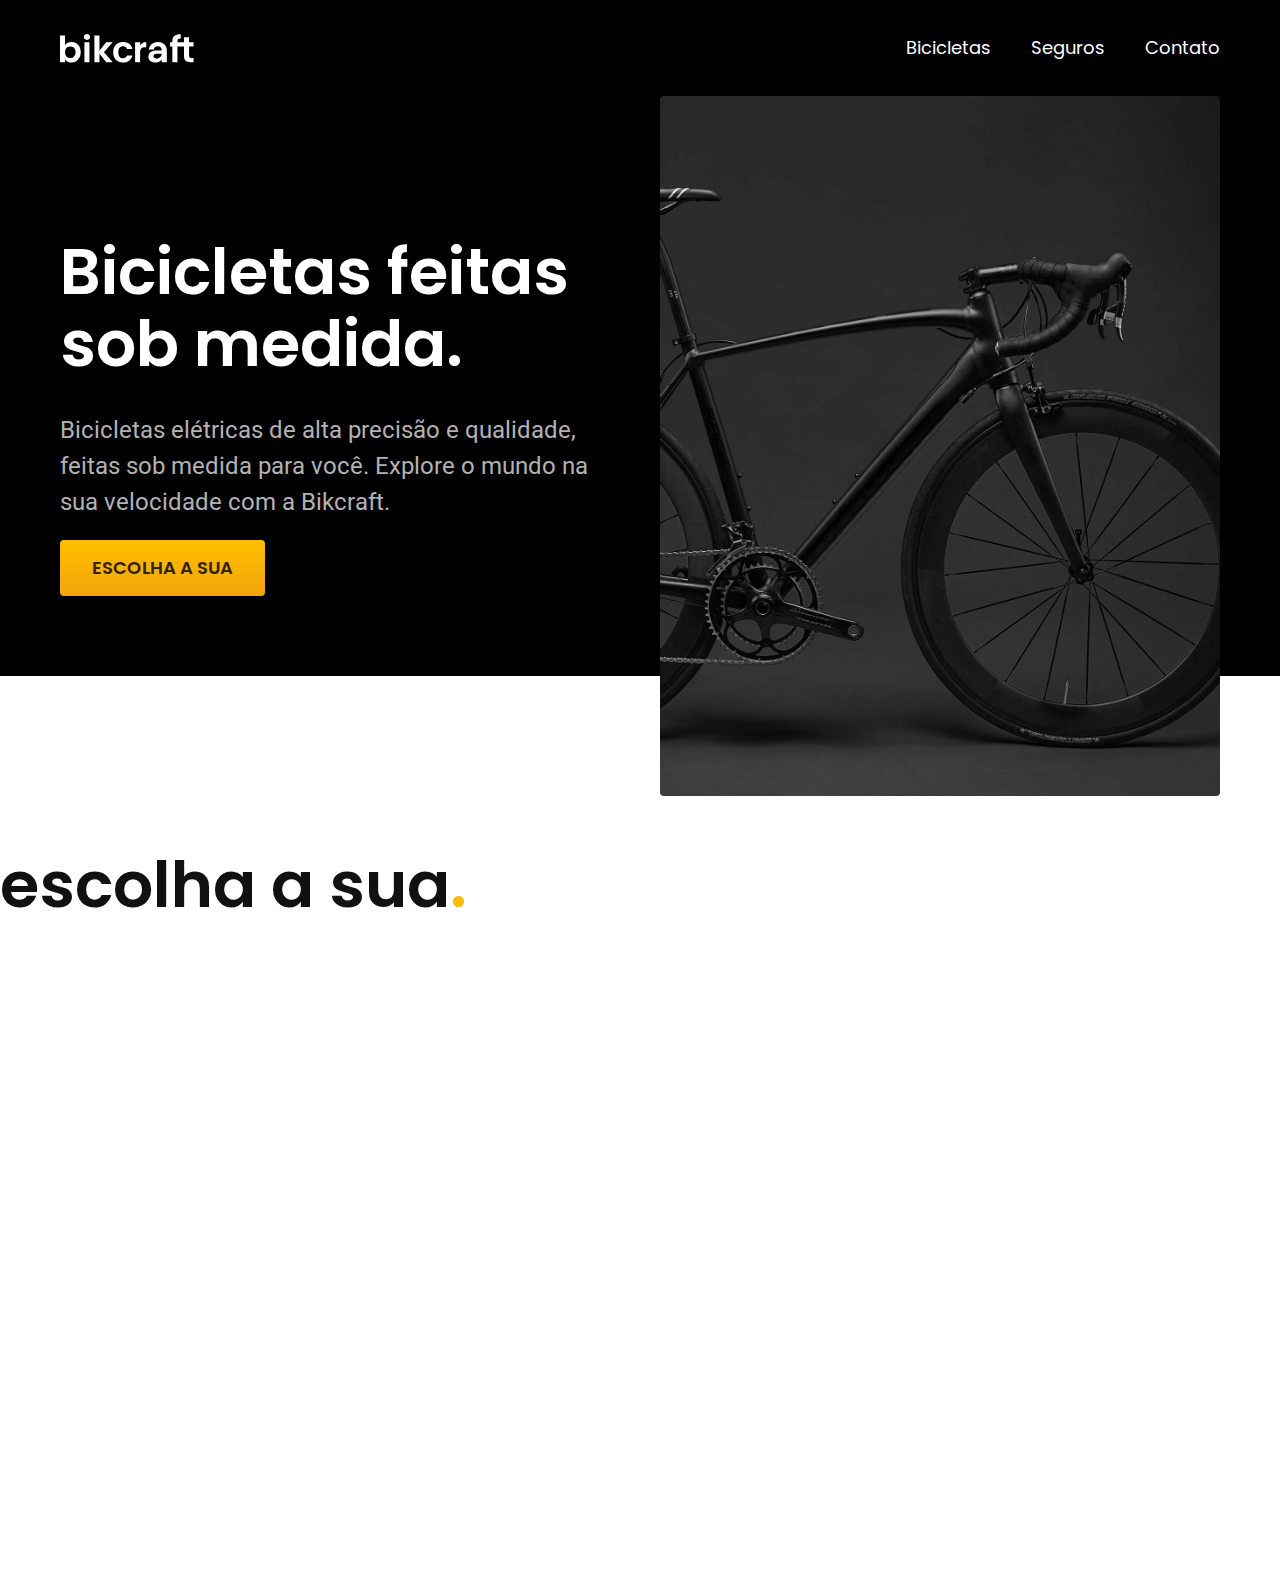
==== index.html @ 46d52556 "refactor: add variables for tipography" ====
<!DOCTYPE html>

<html lang="pt-br">
  <head>
    <meta charset="UTF-8">
    <meta name="viewport" content="width=device-width, initial-scale=1.0">

    <title>Bikcraft - Bicicletas Elétricas</title>
    <meta name="description" content="Bicicletas elétricas de alta precisão e qualidade,
    feitas sob medida para o cliente. Explore o mundo na sua velocidade com a Bikcraft.">

    <link rel="stylesheet" href="./css/styles.css">

    <link rel="preconnect" href="https://fonts.googleapis.com">
    <link rel="preconnect" href="https://fonts.gstatic.com" crossorigin>
    <link href="https://fonts.googleapis.com/css2?family=Poppins:wght@400;600&family=Roboto:wght@400;500&display=swap" rel="stylesheet">

  </head>
  <body>
      <header class="header-bg">
        <div class="header">
          <a href="./">
            <img src="./img/bikcraft.svg" alt="bikcraft">
          </a>
          <nav aria-label="primaria">
            <ul class="header-menu font-1-m color-0">
              <li><a href="./bicicletas.html">Bicicletas</a></li>
              <li><a href="./seguros.html">Seguros</a></li>
              <li><a href="./contato.html">Contato</a></li>
            </ul>
          </nav>
        </div>
      </header>

      <main class="introducao-bg">
        <div class="introducao">
          <div class="introducao-conteudo">
            <h1 class="font-1-xxl color-0">Bicicletas feitas sob medida<span class="cor-p1">.</span></h1>
            <p class="font-2-l color-5">Bicicletas elétricas de alta precisão e qualidade, feitas sob
              medida para você. Explore o mundo na sua velocidade com a Bikcraft.
            </p>
            <a class="button" href="./bicicletas.html">Escolha a sua</a>
          </div>
          <div>
            <img src="./img/fotos/introducao.jpg" alt="Bicicleta elétrica preta">
          </div>
        </div>
      </main>

      <h2 class="font-1-xxl">escolha a sua<span class="color-p1">.</span></h2>
  </body>

</html>
---- css/styles.css ----
@import './commons/components.css';
@import './commons/tipography.css';
@import './commons/colors.css';

@import './global/commons.css';

@import './global/header.css';

@import './home/intro.css';
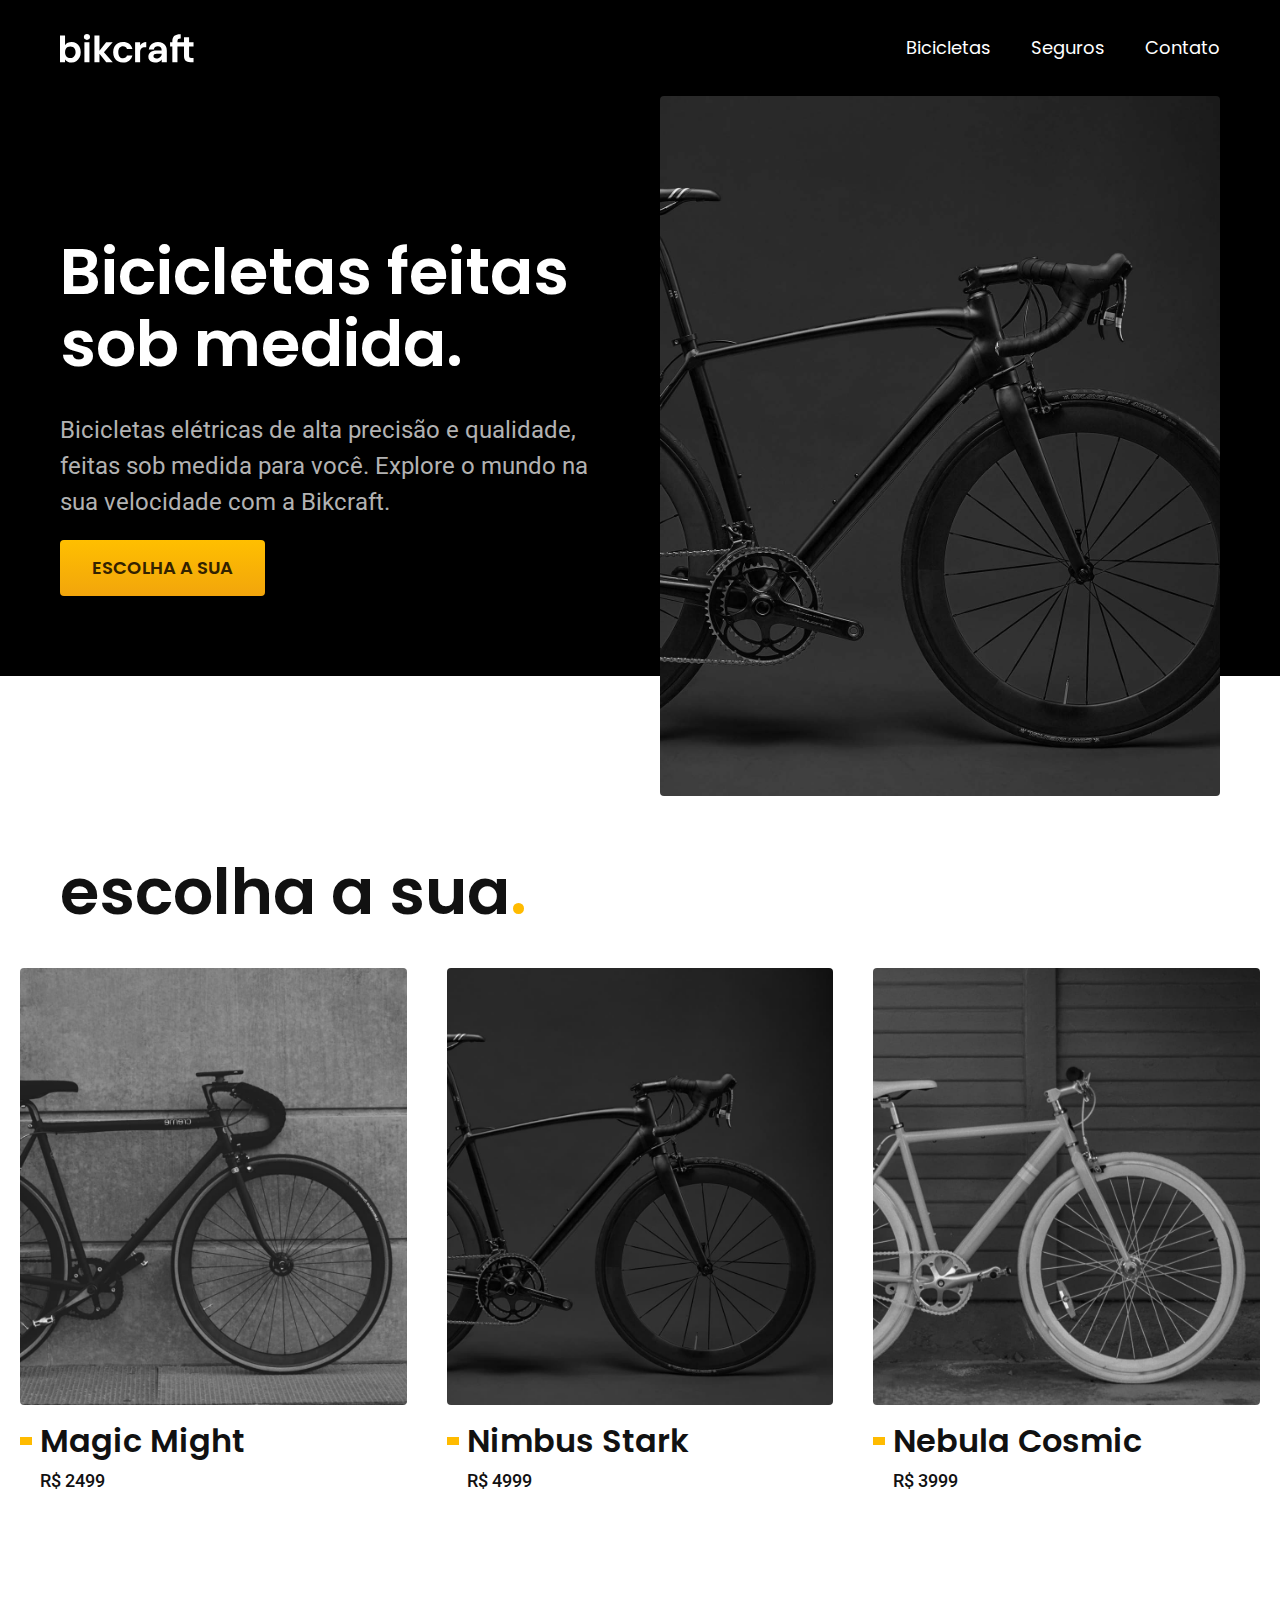
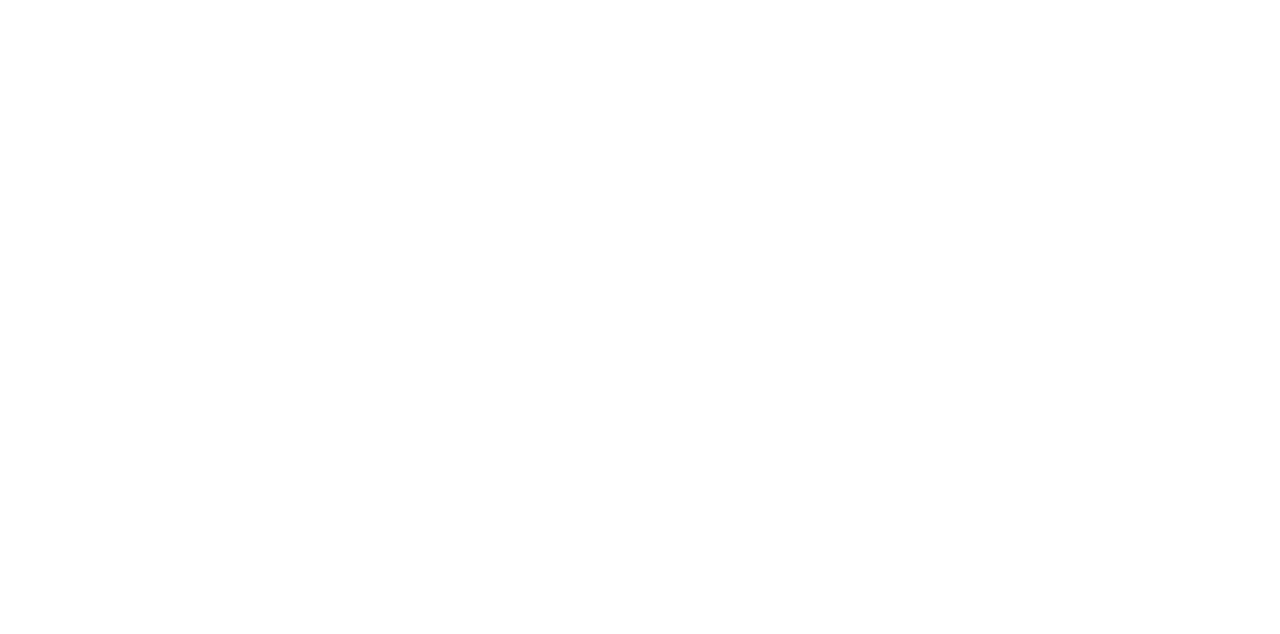
==== commit 67fd1597: "feat: add bicycle list" ====
--- a/index.html
+++ b/index.html
@@ -18,7 +18,7 @@
   </head>
   <body>
       <header class="header-bg">
-        <div class="header">
+        <div class="header container">
           <a href="./">
             <img src="./img/bikcraft.svg" alt="bikcraft">
           </a>
@@ -33,7 +33,7 @@
       </header>
 
       <main class="introducao-bg">
-        <div class="introducao">
+        <div class="introducao container">
           <div class="introducao-conteudo">
             <h1 class="font-1-xxl color-0">Bicicletas feitas sob medida<span class="cor-p1">.</span></h1>
             <p class="font-2-l color-5">Bicicletas elétricas de alta precisão e qualidade, feitas sob
@@ -47,7 +47,33 @@
         </div>
       </main>
 
-      <h2 class="font-1-xxl">escolha a sua<span class="color-p1">.</span></h2>
+      <article class="bicicletas-lista">
+        <h2 class="container font-1-xxl">escolha a sua<span class="color-p1">.</span></h2>
+
+        <ul>
+          <li>
+            <a href="./bicicletas/magic.html">
+              <img src="./img/bicicletas/magic-home.jpg" alt="Bicicleta preta">
+              <h3 class="font-1-xl">Magic Might</h3>
+              <span class="font-2-m cor-8">R$ 2499</span>
+            </a>
+          </li>
+          <li>
+            <a href="./bicicletas/nimbus.html">
+              <img src="./img/bicicletas/nimbus-home.jpg" alt="Bicicleta preta">
+              <h3 class="font-1-xl">Nimbus Stark</h3>
+              <span class="font-2-m cor-8">R$ 4999</span>
+            </a>
+          </li>
+          <li>
+            <a href="./bicicletas/nebula.html">
+              <img src="./img/bicicletas/nebula-home.jpg" alt="Bicicleta preta">
+              <h3 class="font-1-xl">Nebula Cosmic</h3>
+              <span class="font-2-m cor-8">R$ 3999</span>
+            </a>
+          </li>
+        </ul>
+      </article>
   </body>
 
 </html>--- a/css/styles.css
+++ b/css/styles.css
@@ -6,4 +6,6 @@
 
 @import './global/header.css';
 
-@import './home/intro.css';+@import './home/intro.css';
+
+@import './bicycles/bicycle-list.css';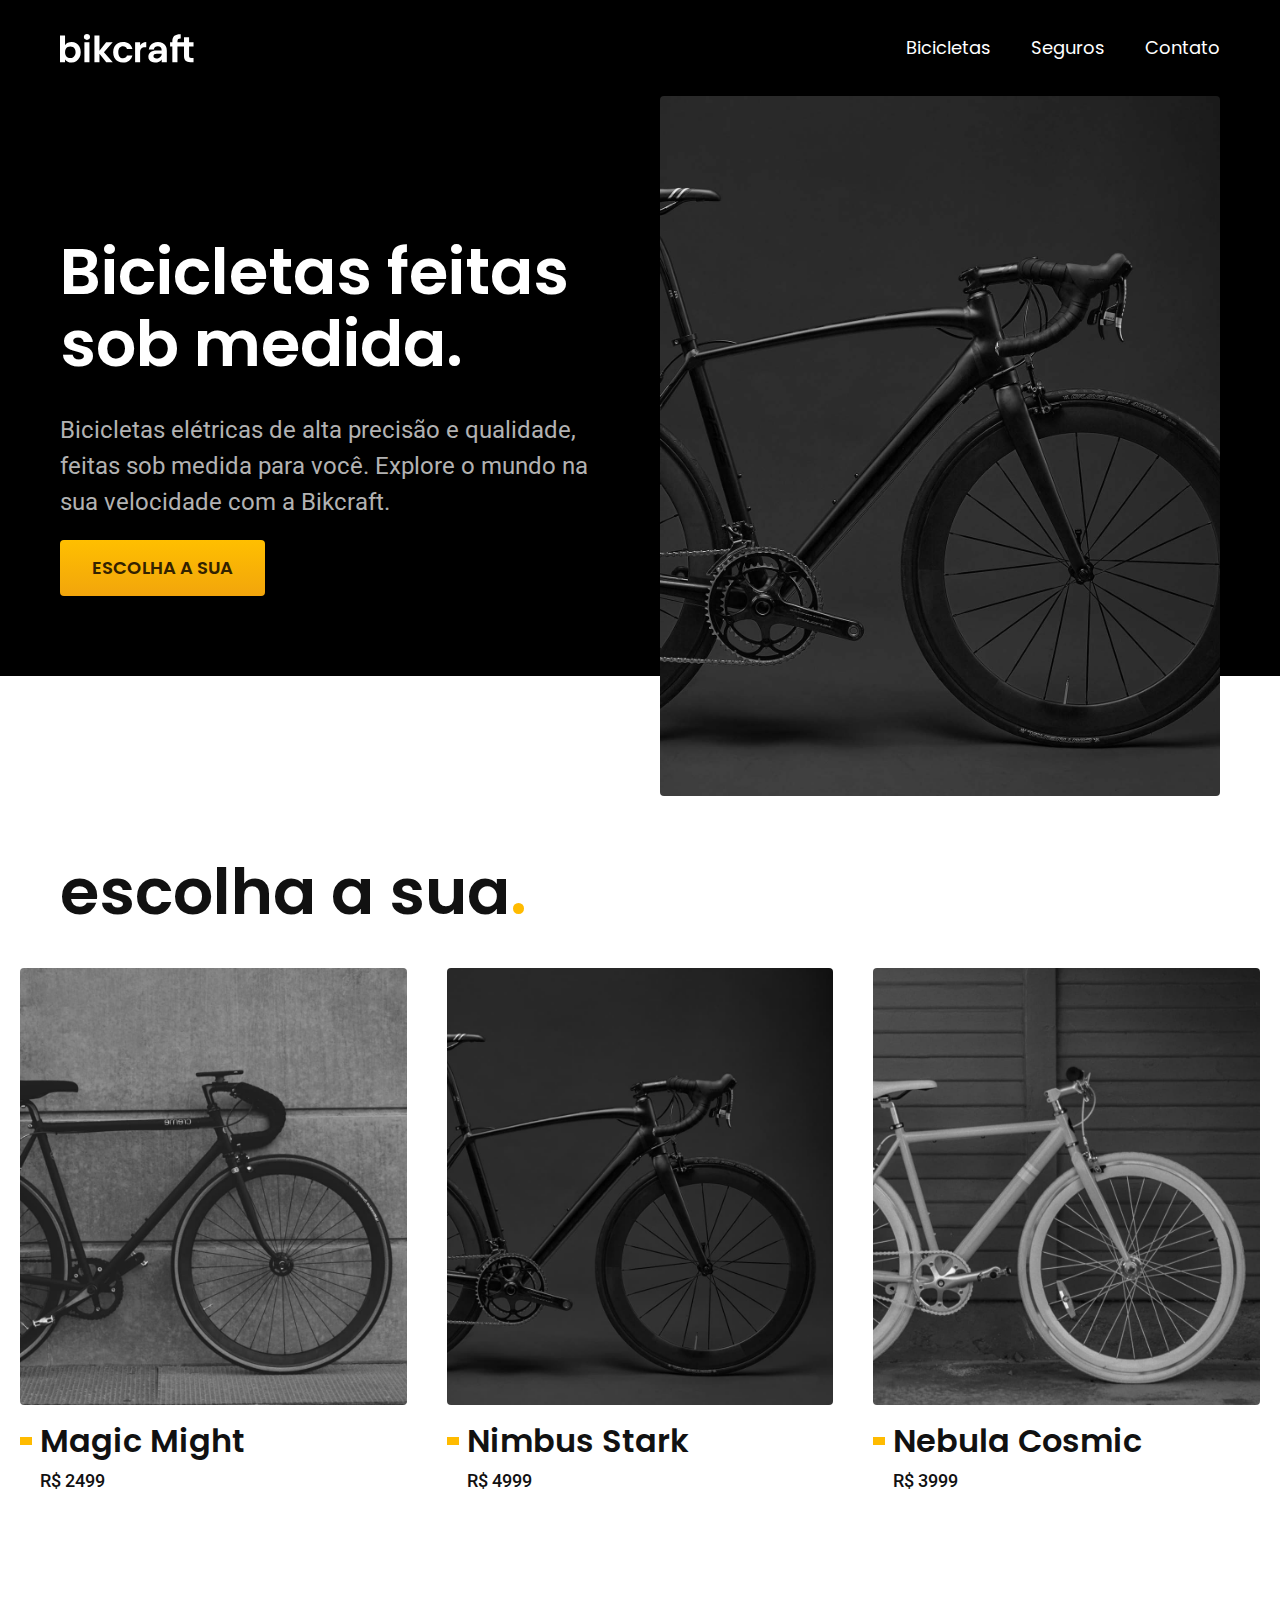
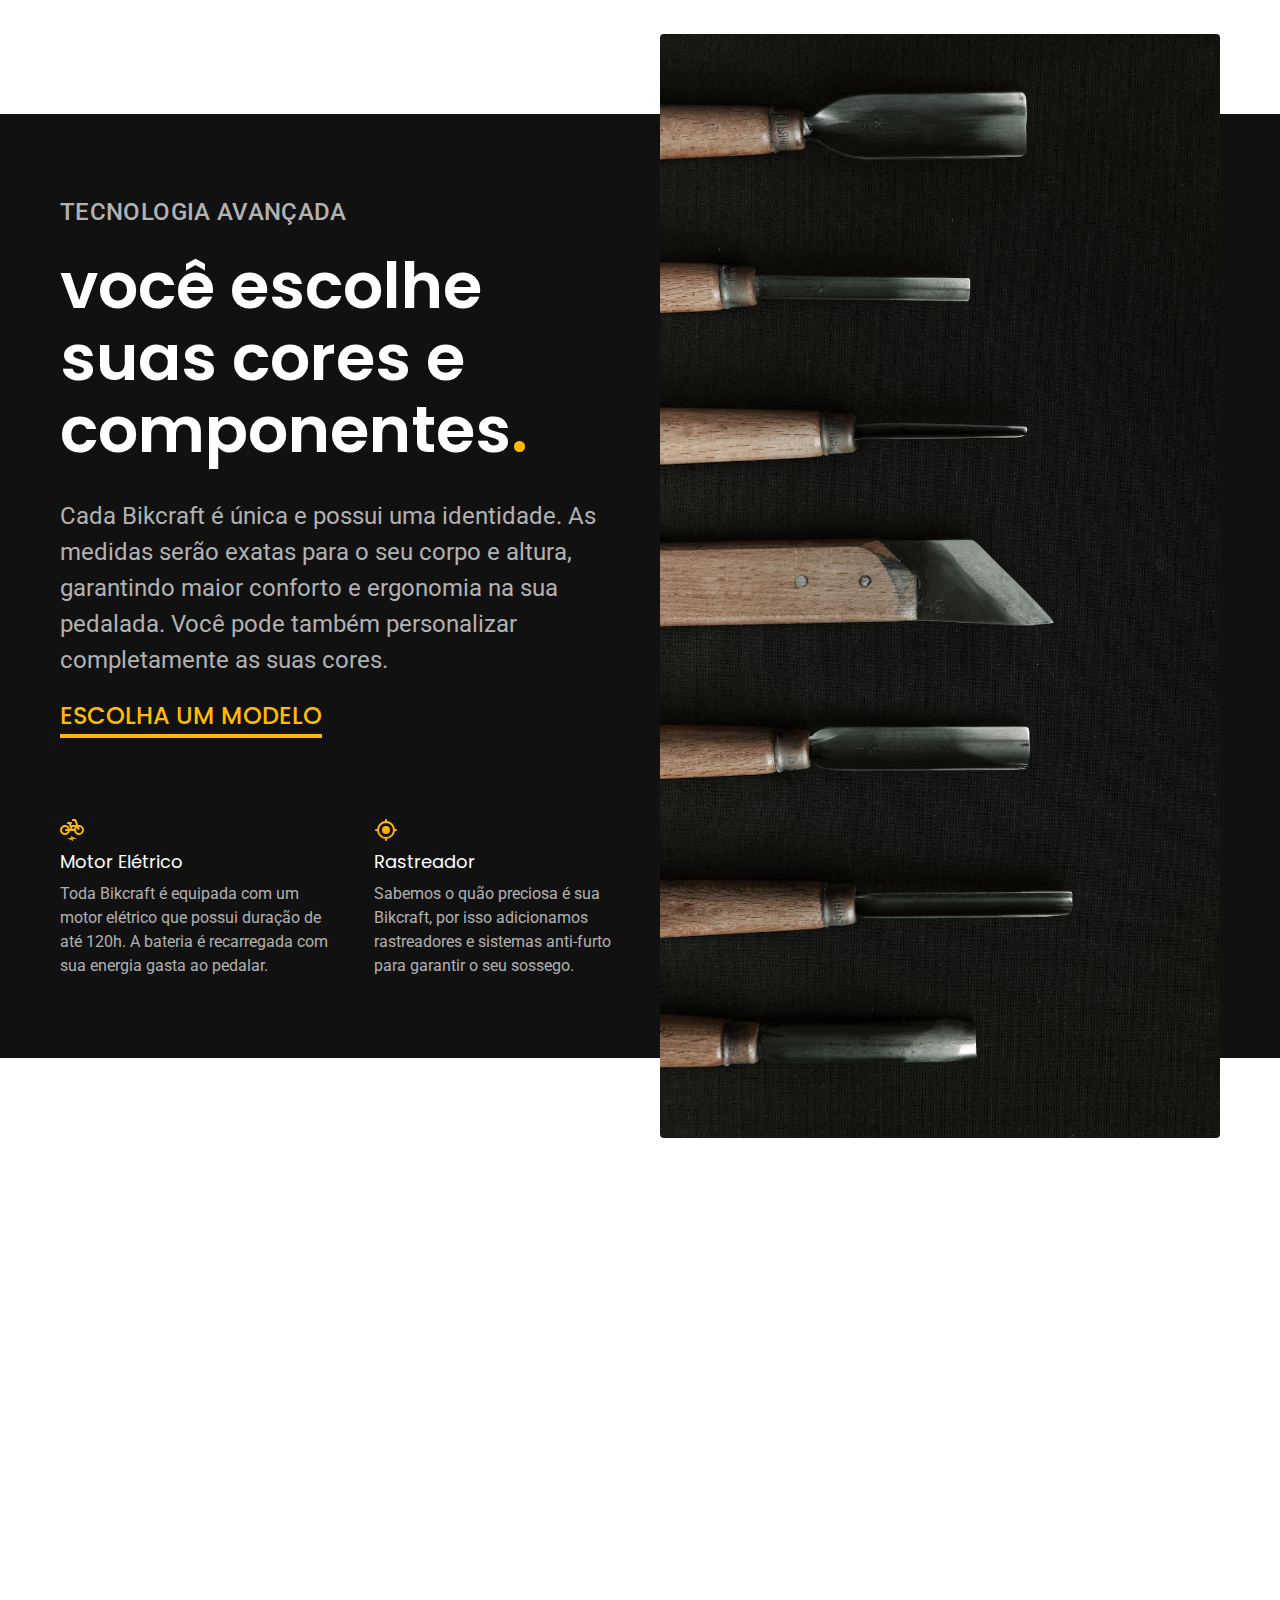
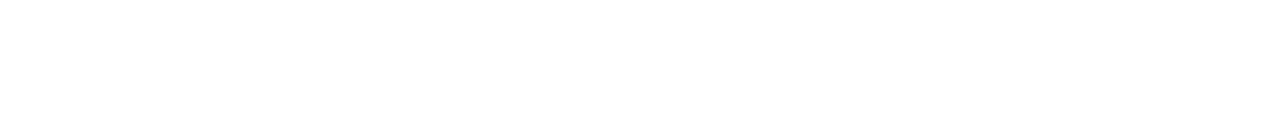
==== commit 6718c76e: "feat: add tecnology article for home" ====
--- a/index.html
+++ b/index.html
@@ -74,6 +74,40 @@
           </li>
         </ul>
       </article>
+
+      <article class="tecnologia-bg">
+        <div class="tecnologia container">
+          <div class="tecnologia-conteudo">
+            <span class="font-2-l-b color-5">Tecnologia Avançada</span>
+            <h2 class="font-1-xxl color-0">você escolhe suas cores e componentes<span class="color-p1">.</span></h2>
+            <p class="font-2-l color-5">Cada Bikcraft é única e possui uma identidade. As medidas serão exatas
+              para o seu corpo e altura, garantindo maior conforto e ergonomia na sua 
+              pedalada. Você pode também personalizar completamente as suas cores.
+            </p>
+            <a class="link" href="./bicicletas.html">Escolha um modelo</a>
+            <div class="tecnologia-vantagens">
+              <div>
+                <img src="./img/icones/eletrica.svg" alt="">
+                <h3 class="font-1-m color-0">Motor Elétrico</h3>
+                <p class="font-2-s color-5">Toda Bikcraft é equipada com um motor elétrico que possui duração de até
+                  120h. A bateria é recarregada com sua energia gasta ao pedalar.
+                </p>
+              </div>
+              <div>
+                <img src="./img/icones/rastreador.svg" alt="">
+                <h3 class="font-1-m color-0">Rastreador</h3>
+                <p class="font-2-s color-5">Sabemos o quão preciosa é sua Bikcraft, por isso adicionamos rastreadores e
+                  sistemas anti-furto para garantir o seu sossego.
+                </p>
+              </div>
+            </div>
+          </div>
+          <div class="tecnologia-imagem">
+            <img src="./img/fotos/tecnologia.jpg" alt="">
+          </div>
+        </div>
+
+      </article>
   </body>
 
 </html>--- a/css/styles.css
+++ b/css/styles.css
@@ -7,5 +7,6 @@
 @import './global/header.css';
 
 @import './home/intro.css';
+@import './home/tecnology.css';
 
 @import './bicycles/bicycle-list.css';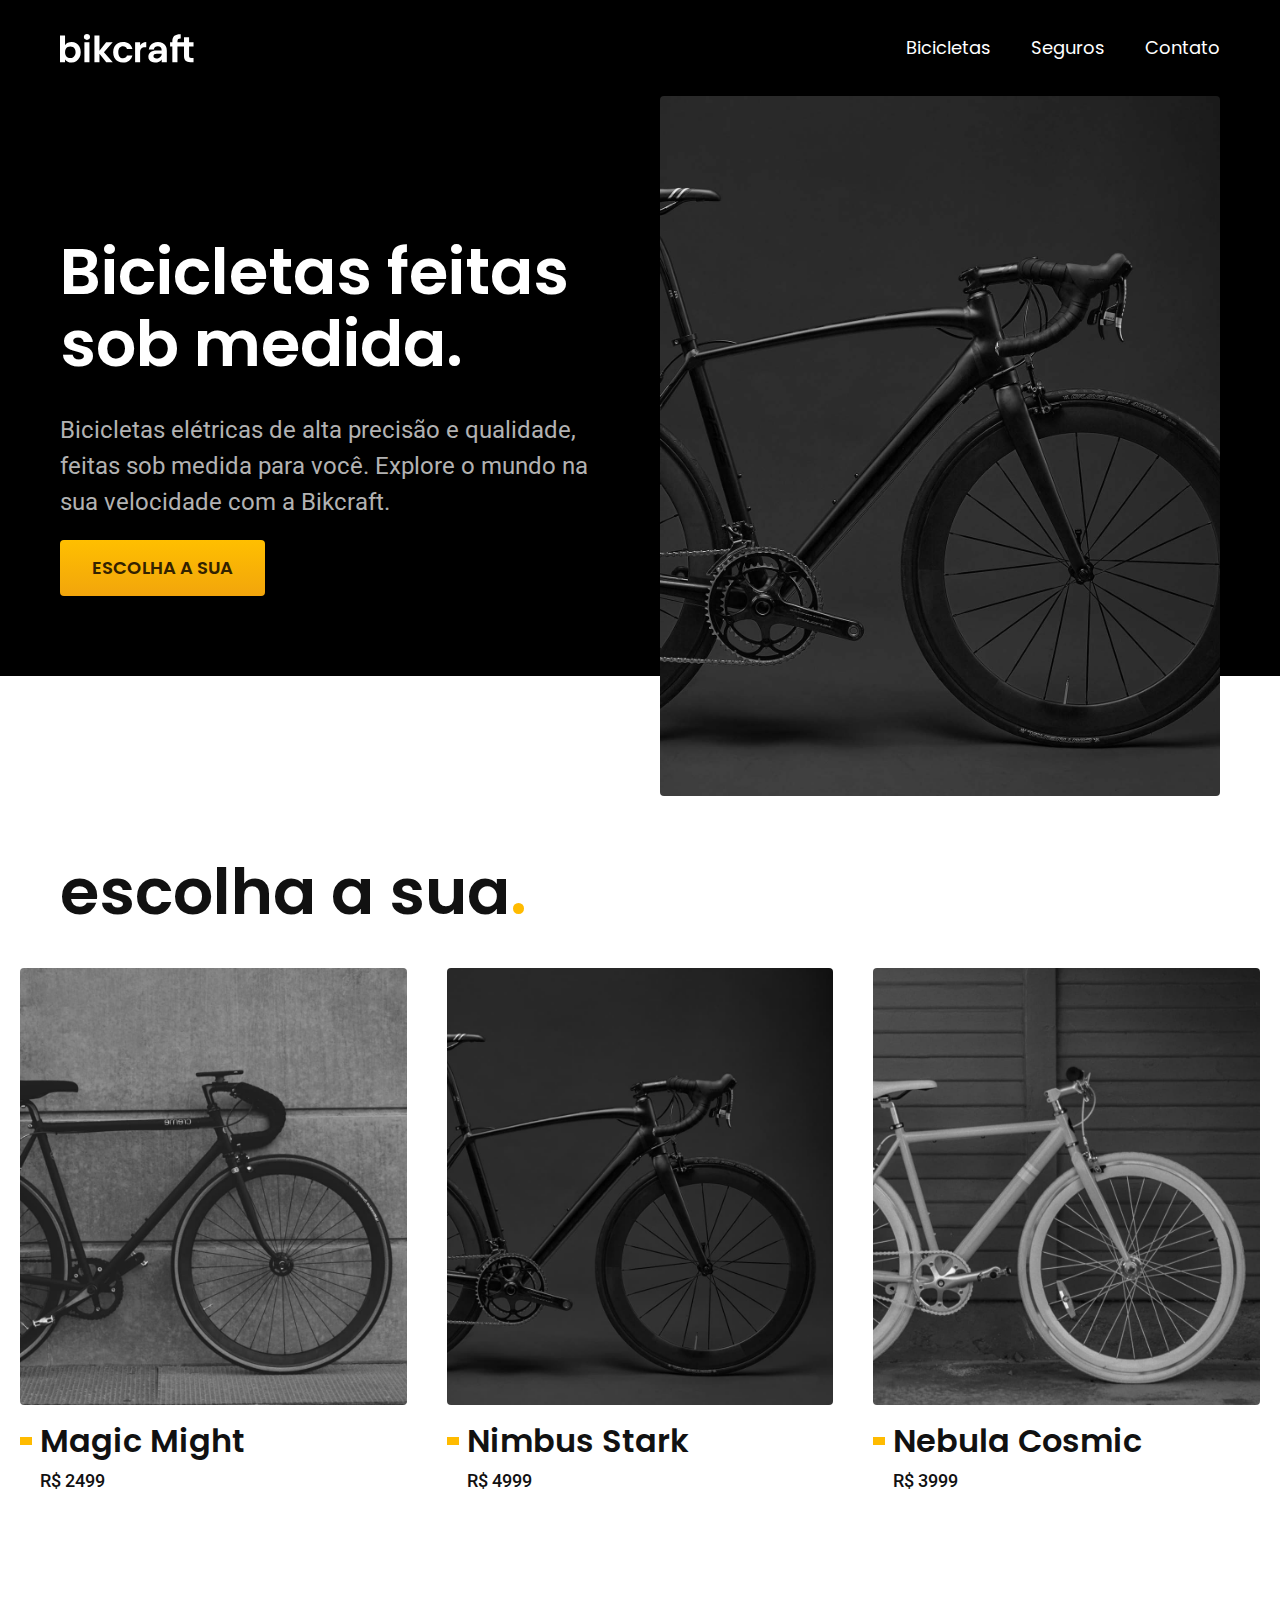
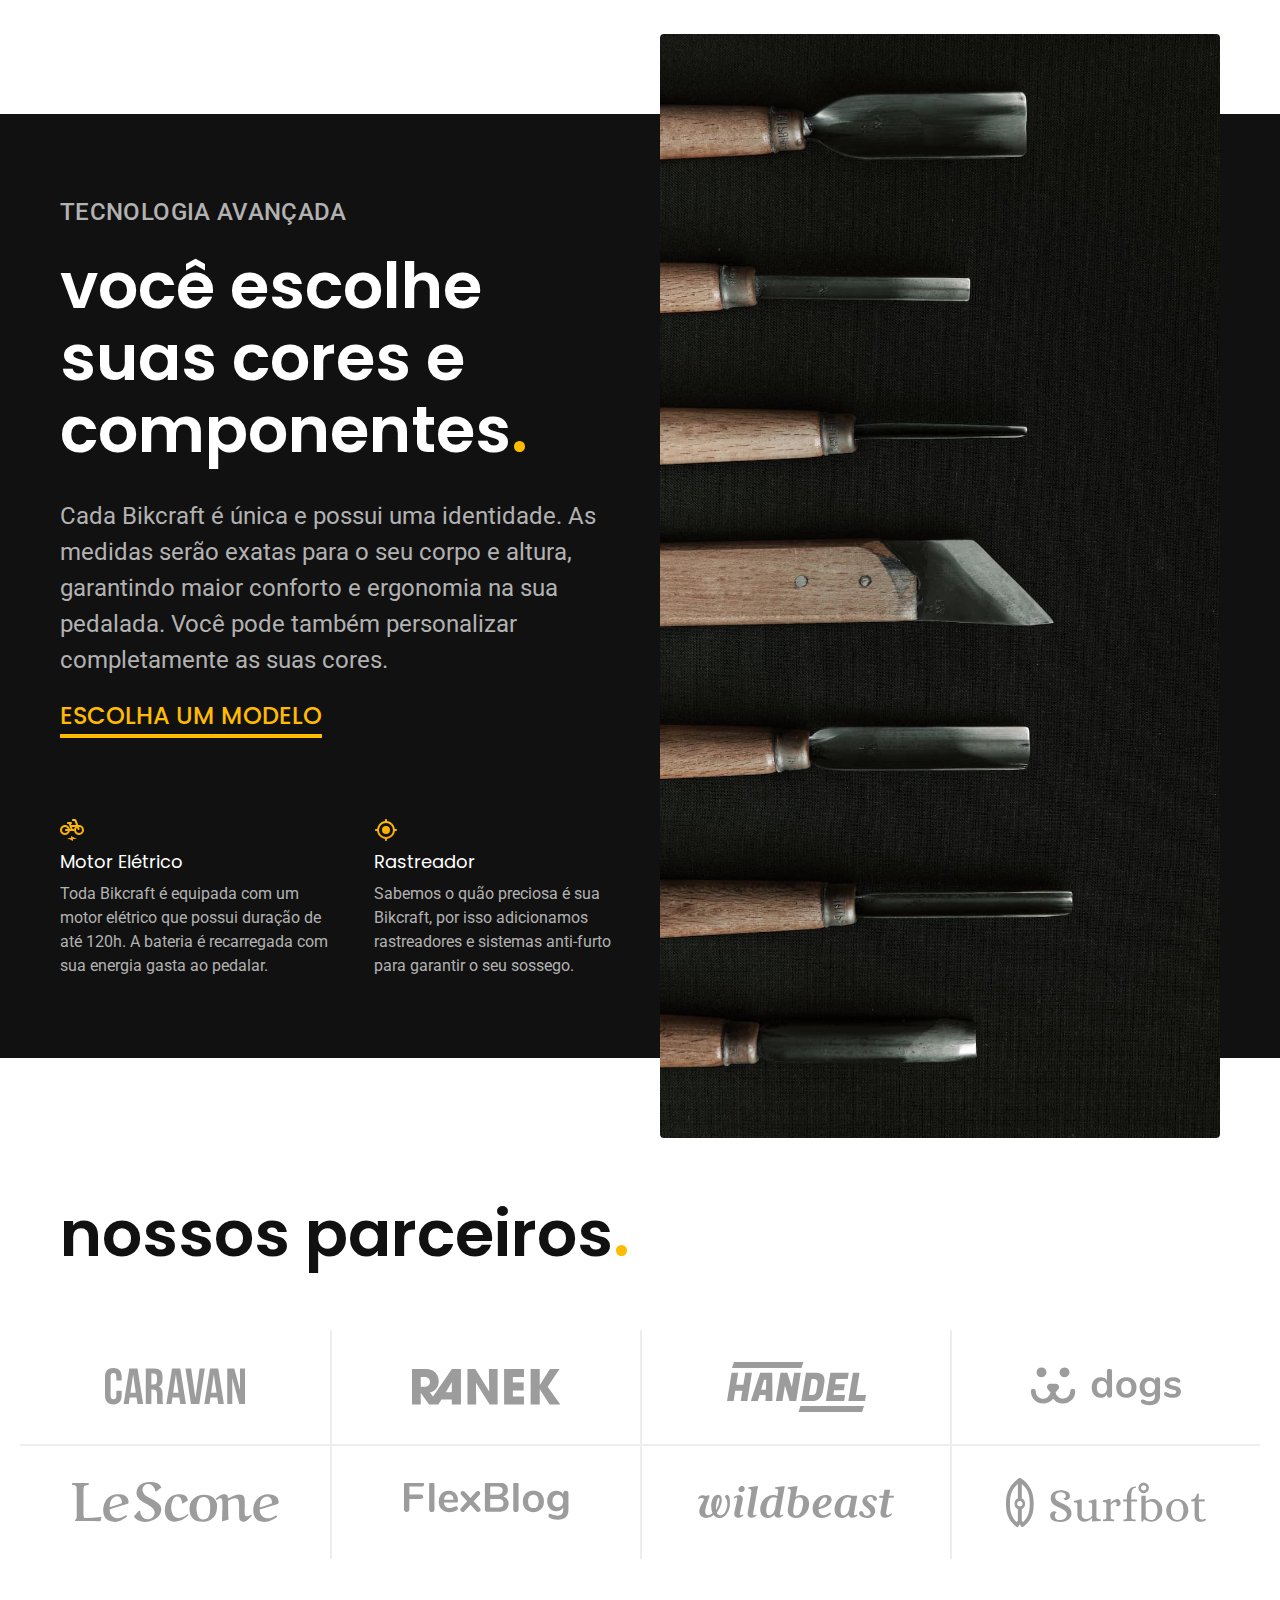
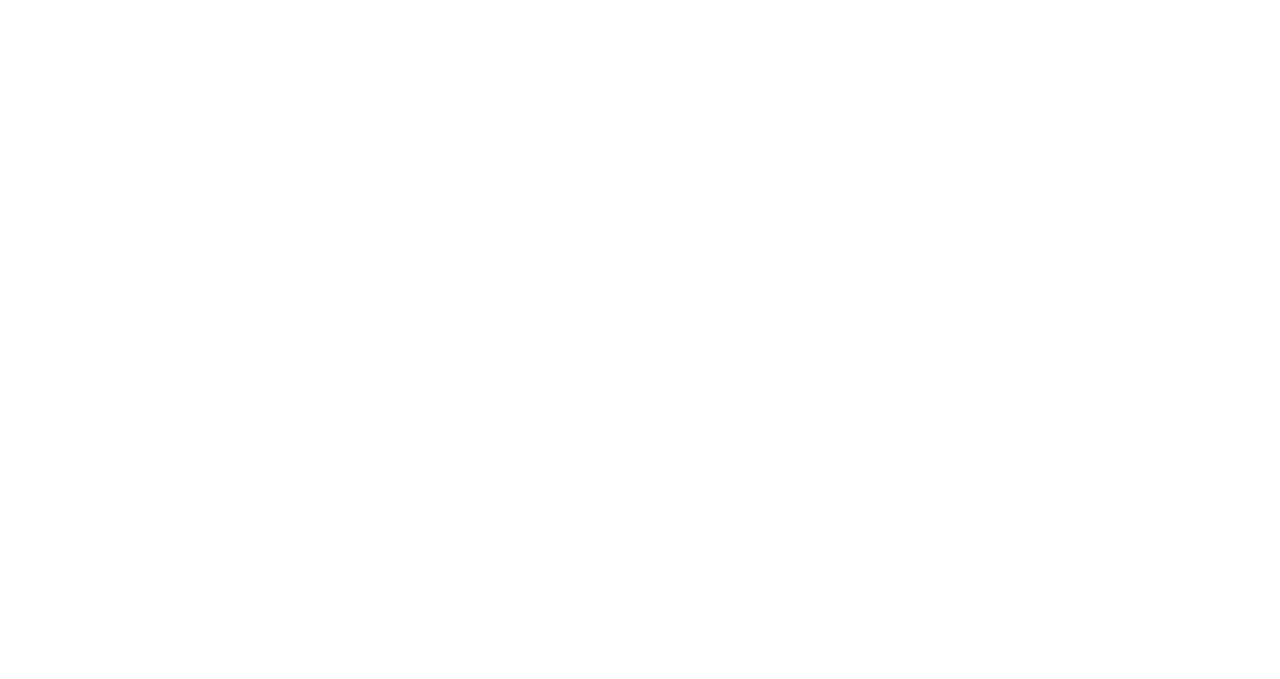
==== commit e6694132: "feat: add partners section" ====
--- a/index.html
+++ b/index.html
@@ -106,8 +106,21 @@
             <img src="./img/fotos/tecnologia.jpg" alt="">
           </div>
         </div>
+      </article>
 
-      </article>
+      <section class="parceiros" aria-label="Nossos parceiros">
+        <h2 class="container font-1-xxl">nossos parceiros<span class="color-p1">.</span></h2>
+        <ul>
+          <li><img src="./img/parceiros/caravan.svg" alt="caravan"></li>
+          <li><img src="./img/parceiros/ranek.svg" alt="ranek"></li>
+          <li><img src="./img/parceiros/handel.svg" alt="handel"></li>
+          <li><img src="./img/parceiros/dogs.svg" alt="dogs"></li>
+          <li><img src="./img/parceiros/lescone.svg" alt="lescone"></li>
+          <li><img src="./img/parceiros/flexblog.svg" alt="flexblog"></li>
+          <li><img src="./img/parceiros/wildbeast.svg" alt="wildbeast"></li>
+          <li><img src="./img/parceiros/surfbot.svg" alt="surfbot"></li>
+        </ul>
+      </section>
   </body>
 
 </html>--- a/css/styles.css
+++ b/css/styles.css
@@ -8,5 +8,6 @@
 
 @import './home/intro.css';
 @import './home/tecnology.css';
+@import './home/partners.css';
 
 @import './bicycles/bicycle-list.css';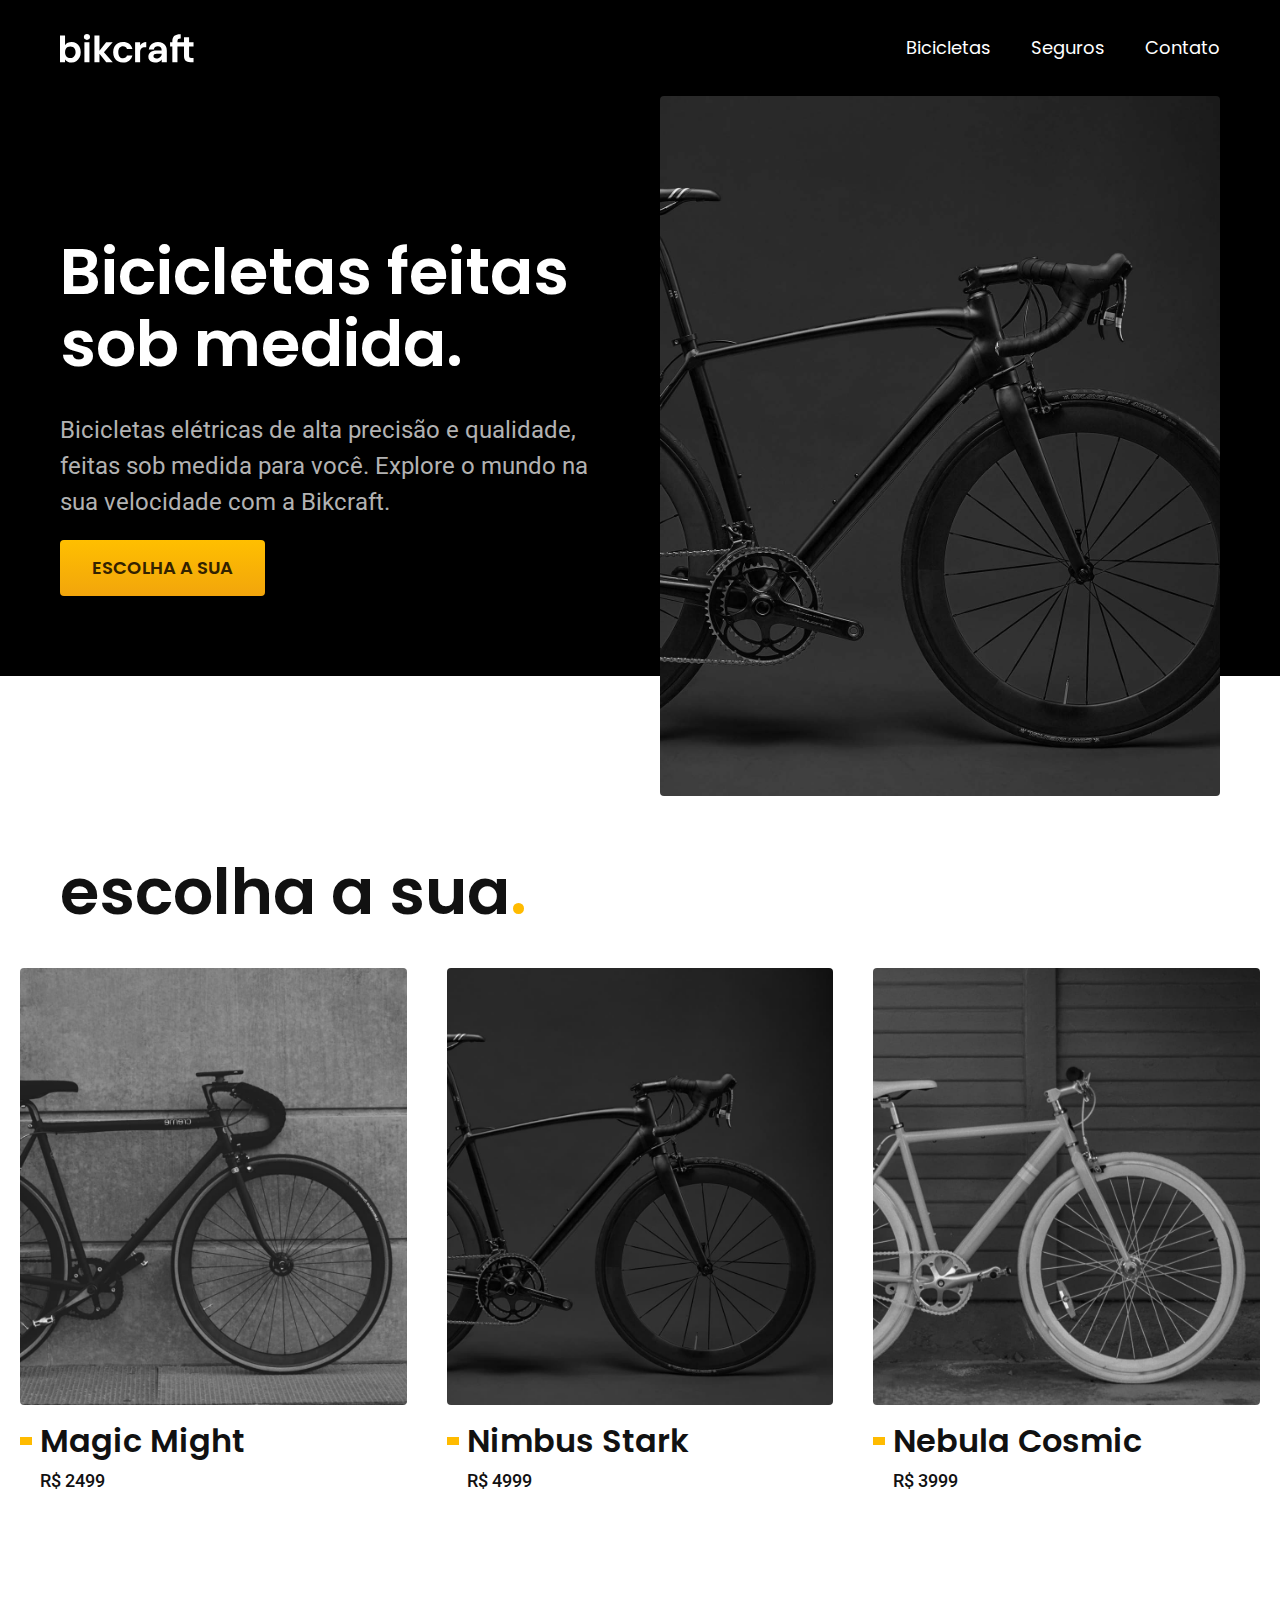
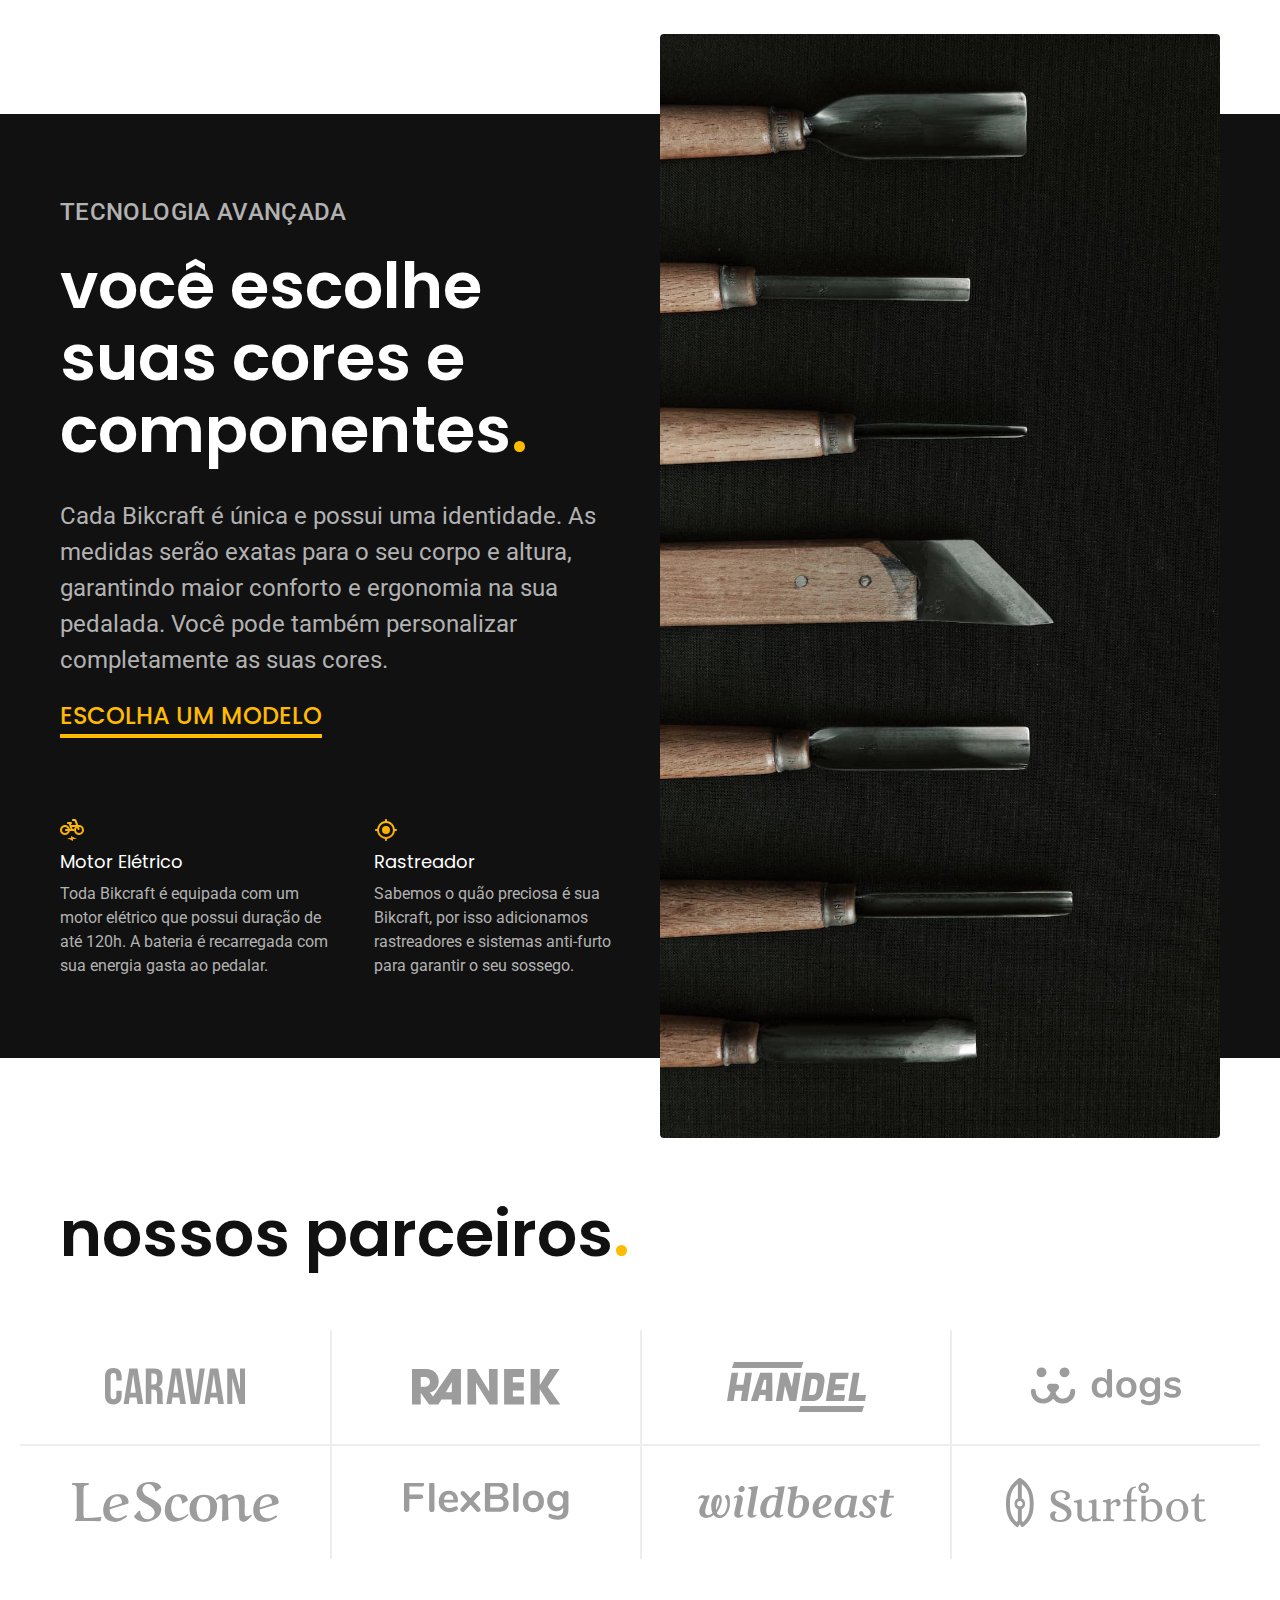
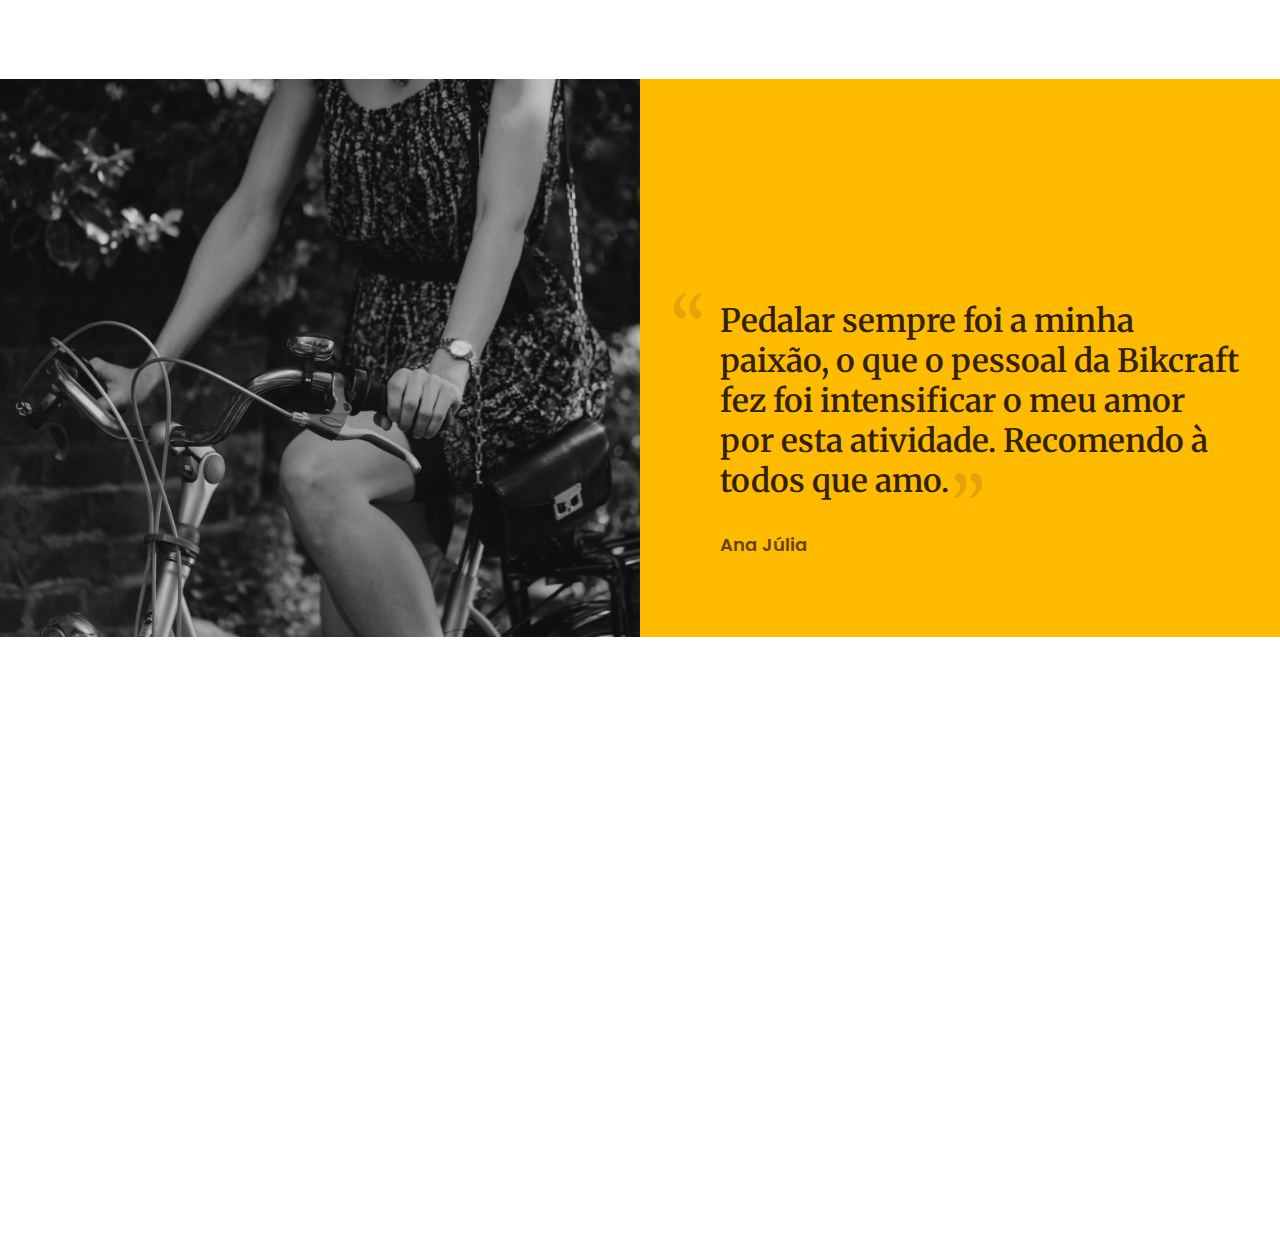
==== commit cc2a383b: "feat: add testimony section" ====
--- a/index.html
+++ b/index.html
@@ -13,8 +13,8 @@
 
     <link rel="preconnect" href="https://fonts.googleapis.com">
     <link rel="preconnect" href="https://fonts.gstatic.com" crossorigin>
-    <link href="https://fonts.googleapis.com/css2?family=Poppins:wght@400;600&family=Roboto:wght@400;500&display=swap" rel="stylesheet">
-
+    <link href="https://fonts.googleapis.com/css2?family=Merriweather:ital,wght@1,900&family=Poppins:wght@400;600&family=Roboto:wght@400;500&display=swap" rel="stylesheet">
+    
   </head>
   <body>
       <header class="header-bg">
@@ -121,6 +121,20 @@
           <li><img src="./img/parceiros/surfbot.svg" alt="surfbot"></li>
         </ul>
       </section>
+      <section class="depoimento" aria-label="Depoimento">
+        <div>
+          <img src="./img/fotos/depoimento.jpg" alt="Pessoa pedalando uma
+          bicicleta Bikcraft">
+        </div>
+        <div class="depoimento-conteudo">
+          <blockquote class="font-1-xl color-p5">
+            <p>Pedalar sempre foi a minha paixão, o que o pessoal da
+              Bikcraft fez foi intensificar o meu amor por esta atividade.
+              Recomendo à todos que amo.</p>
+          </blockquote>
+          <span class="font-1-m-b color-p4">Ana Júlia</span>
+        </div>
+      </section>
   </body>
 
 </html>--- a/css/styles.css
+++ b/css/styles.css
@@ -9,5 +9,6 @@
 @import './home/intro.css';
 @import './home/tecnology.css';
 @import './home/partners.css';
+@import './home/testimony.css';
 
 @import './bicycles/bicycle-list.css';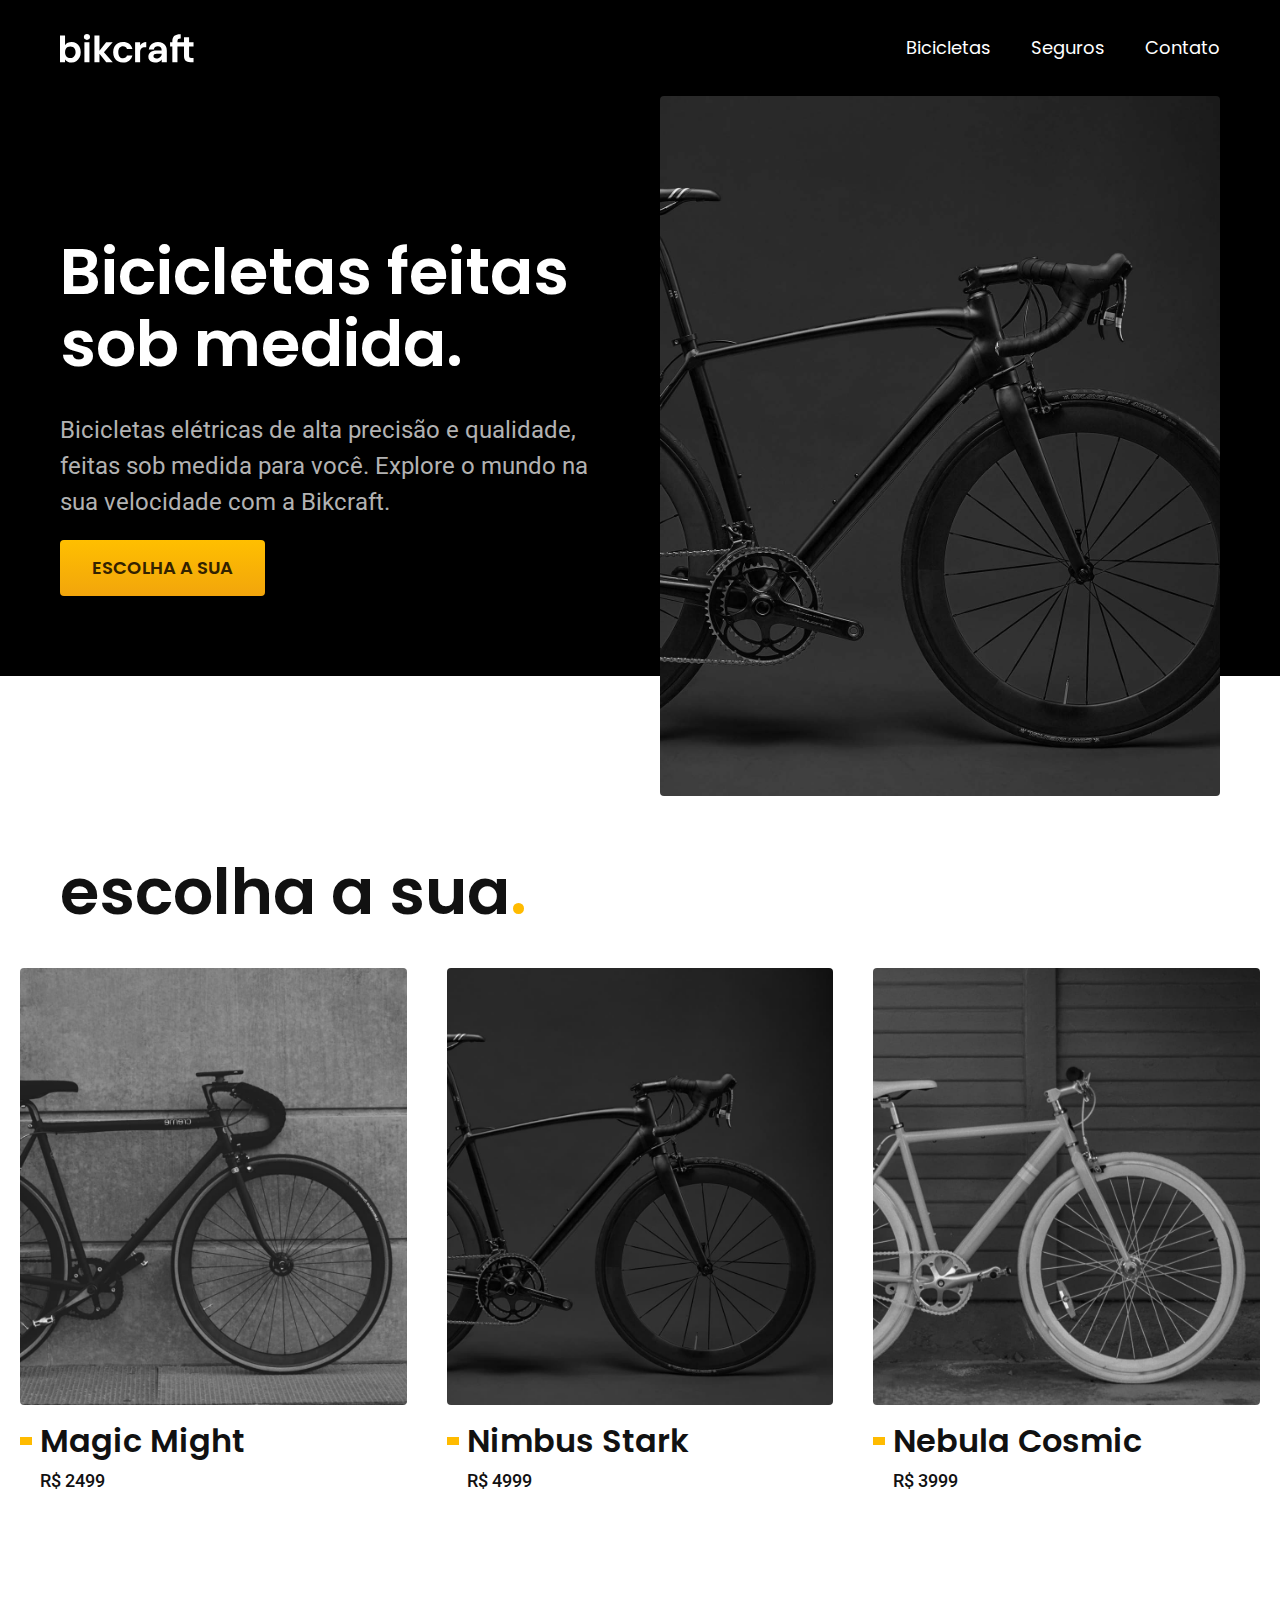
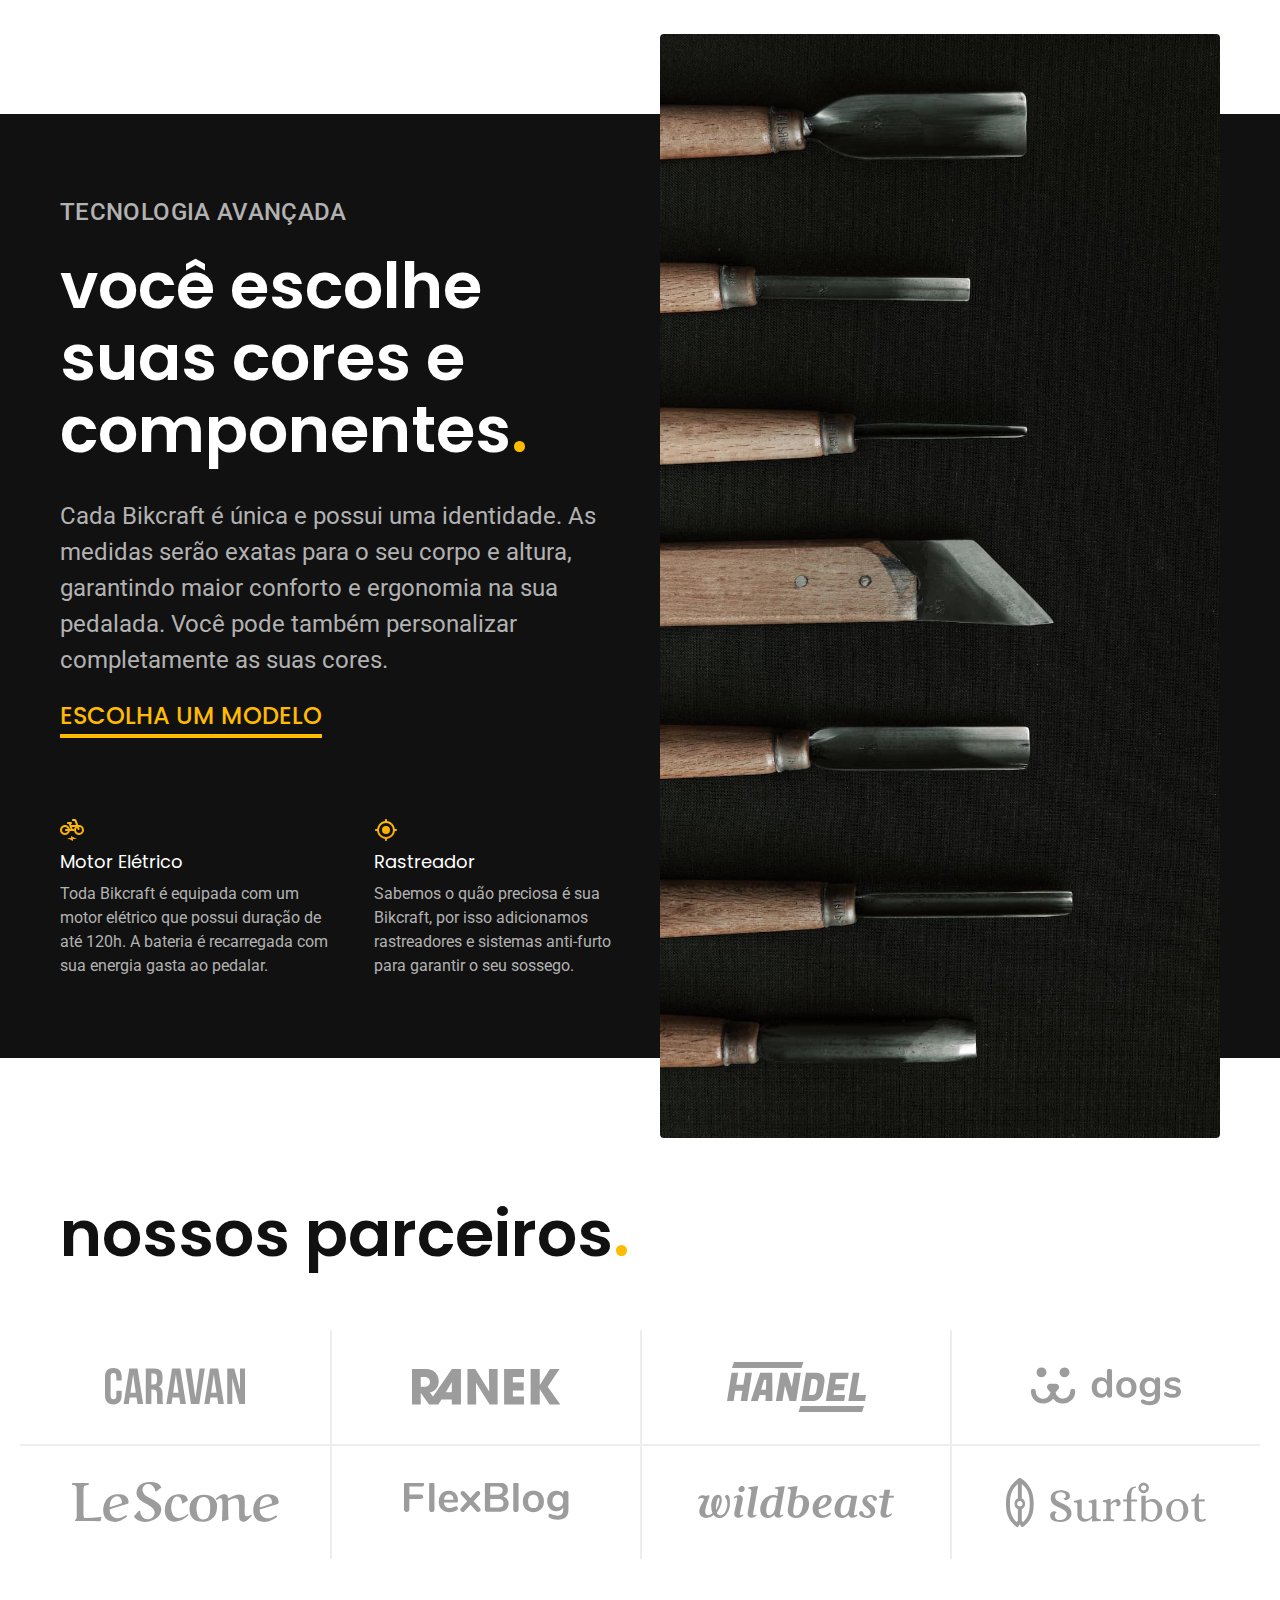
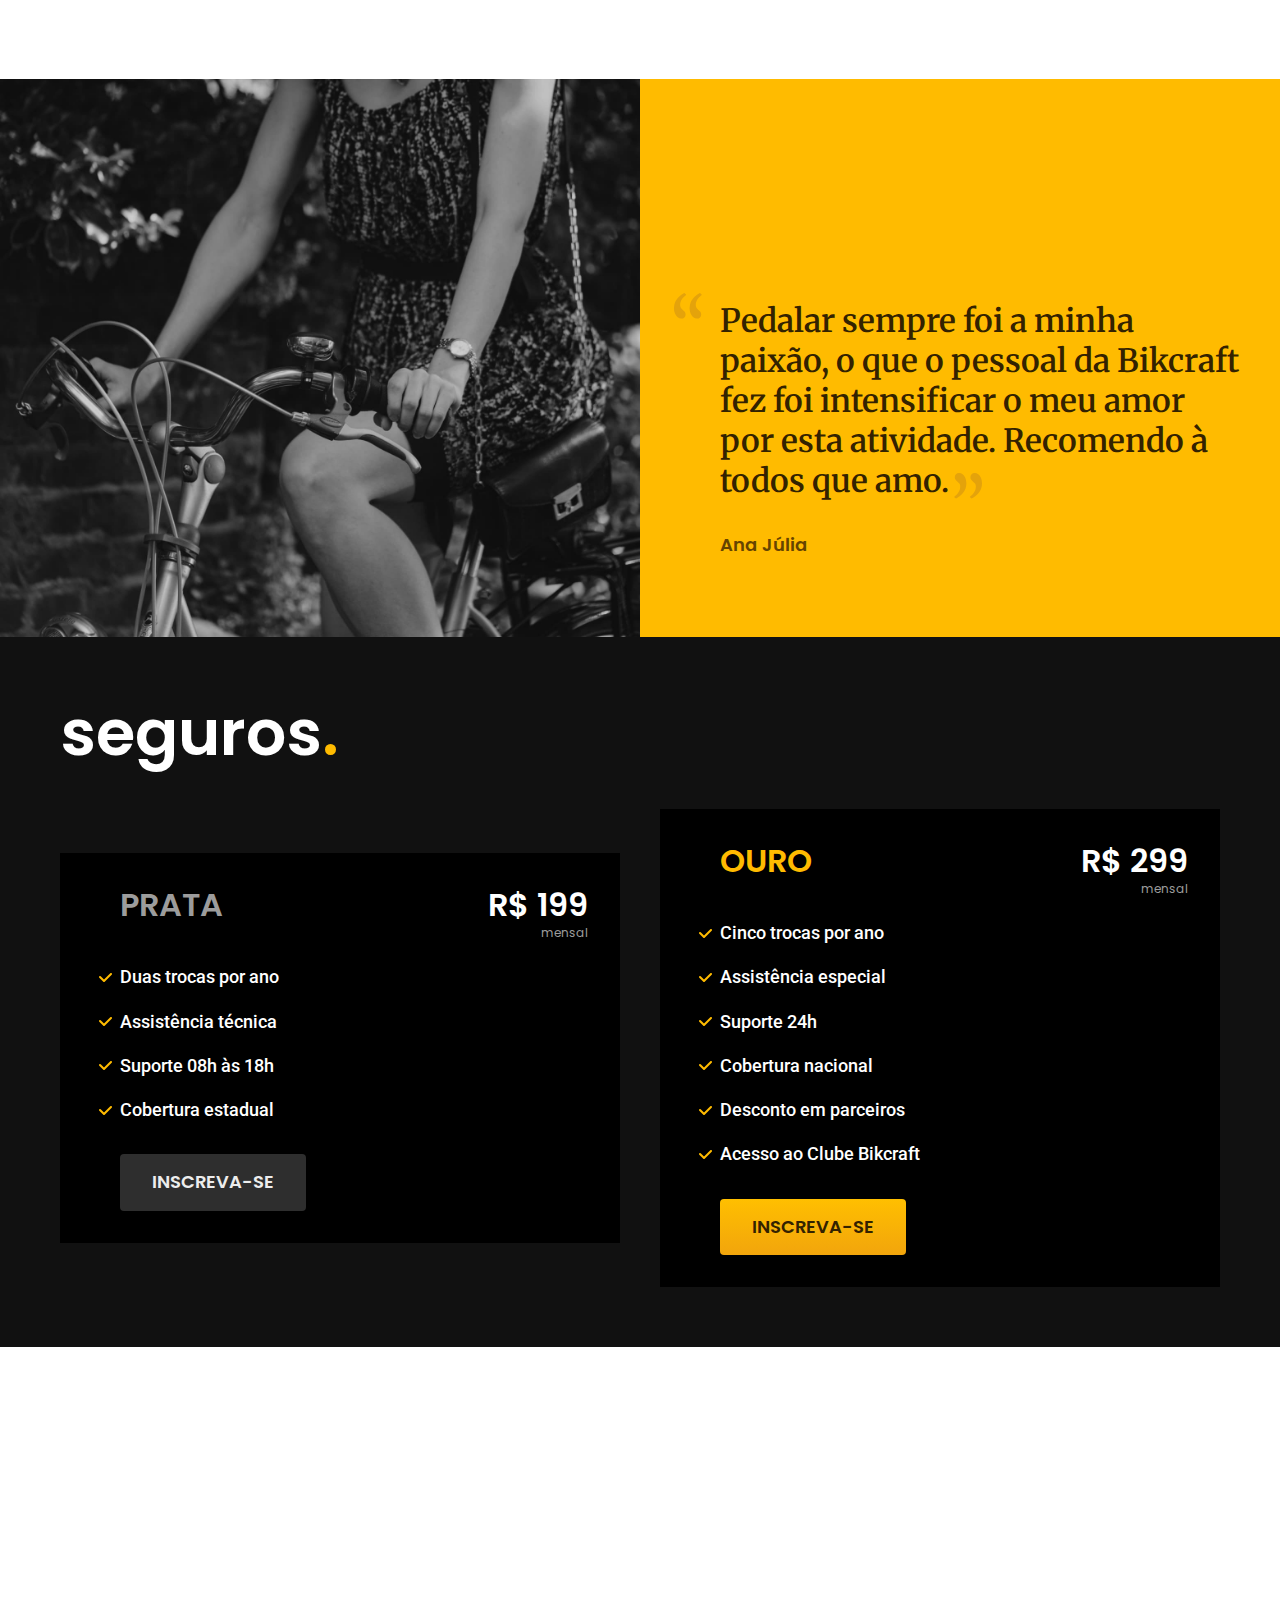
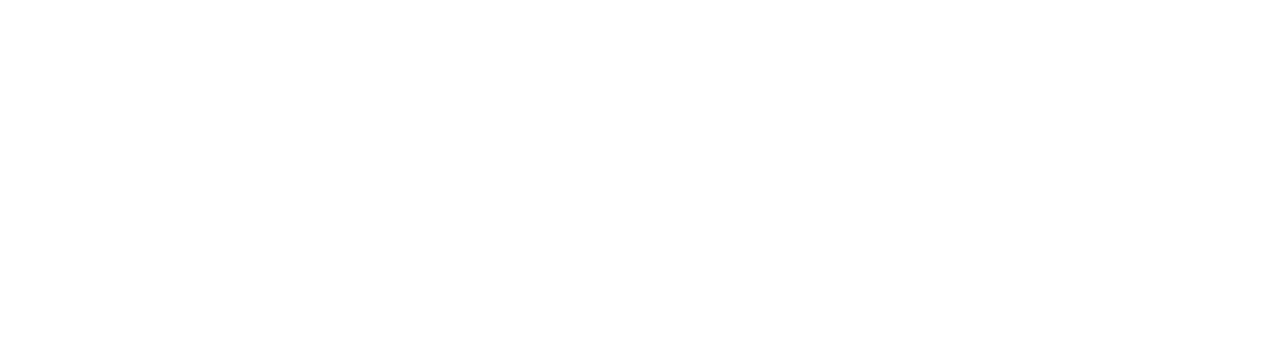
==== commit 732281f0: "feat: add insurance plans article" ====
--- a/index.html
+++ b/index.html
@@ -135,6 +135,37 @@
           <span class="font-1-m-b color-p4">Ana Júlia</span>
         </div>
       </section>
+      <article class="seguros-bg">
+        <div class="seguros container">
+          <h2 class="font-1-xxl color-0">seguros<span class="color-p1">.</span></h2>
+
+          <div class="seguros-item">
+            <h3 class="font-1-xl color-6">PRATA</h3>
+            <span class="font-1-xl color-0">R$ 199 <span class="font-1-xs color-6">mensal</span></span>
+            <ul class="font-2-m color-0">
+              <li>Duas trocas por ano</li>
+              <li>Assistência técnica</li>
+              <li>Suporte 08h às 18h</li>
+              <li>Cobertura estadual</li>
+            </ul>
+            <a class="button secundario" href="/seguros.html">Inscreva-se</a>
+          </div>
+
+          <div class="seguros-item">
+            <h3 class="font-1-xl color-p1">OURO</h3>
+            <span class="font-1-xl color-0">R$ 299 <span class="font-1-xs color-6">mensal</span></span>
+            <ul class="font-2-m color-0">
+              <li>Cinco trocas por ano</li>
+              <li>Assistência especial</li>
+              <li>Suporte 24h</li>
+              <li>Cobertura nacional</li>
+              <li>Desconto em parceiros</li>
+              <li>Acesso ao Clube Bikcraft</li>
+            </ul>
+            <a class="button" href="/seguros.html">Inscreva-se</a>
+          </div>
+        </div>
+      </article>
   </body>
 
 </html>--- a/css/styles.css
+++ b/css/styles.css
@@ -11,4 +11,6 @@
 @import './home/partners.css';
 @import './home/testimony.css';
 
-@import './bicycles/bicycle-list.css';+@import './bicycles/bicycle-list.css';
+
+@import './seguros/seguros.css';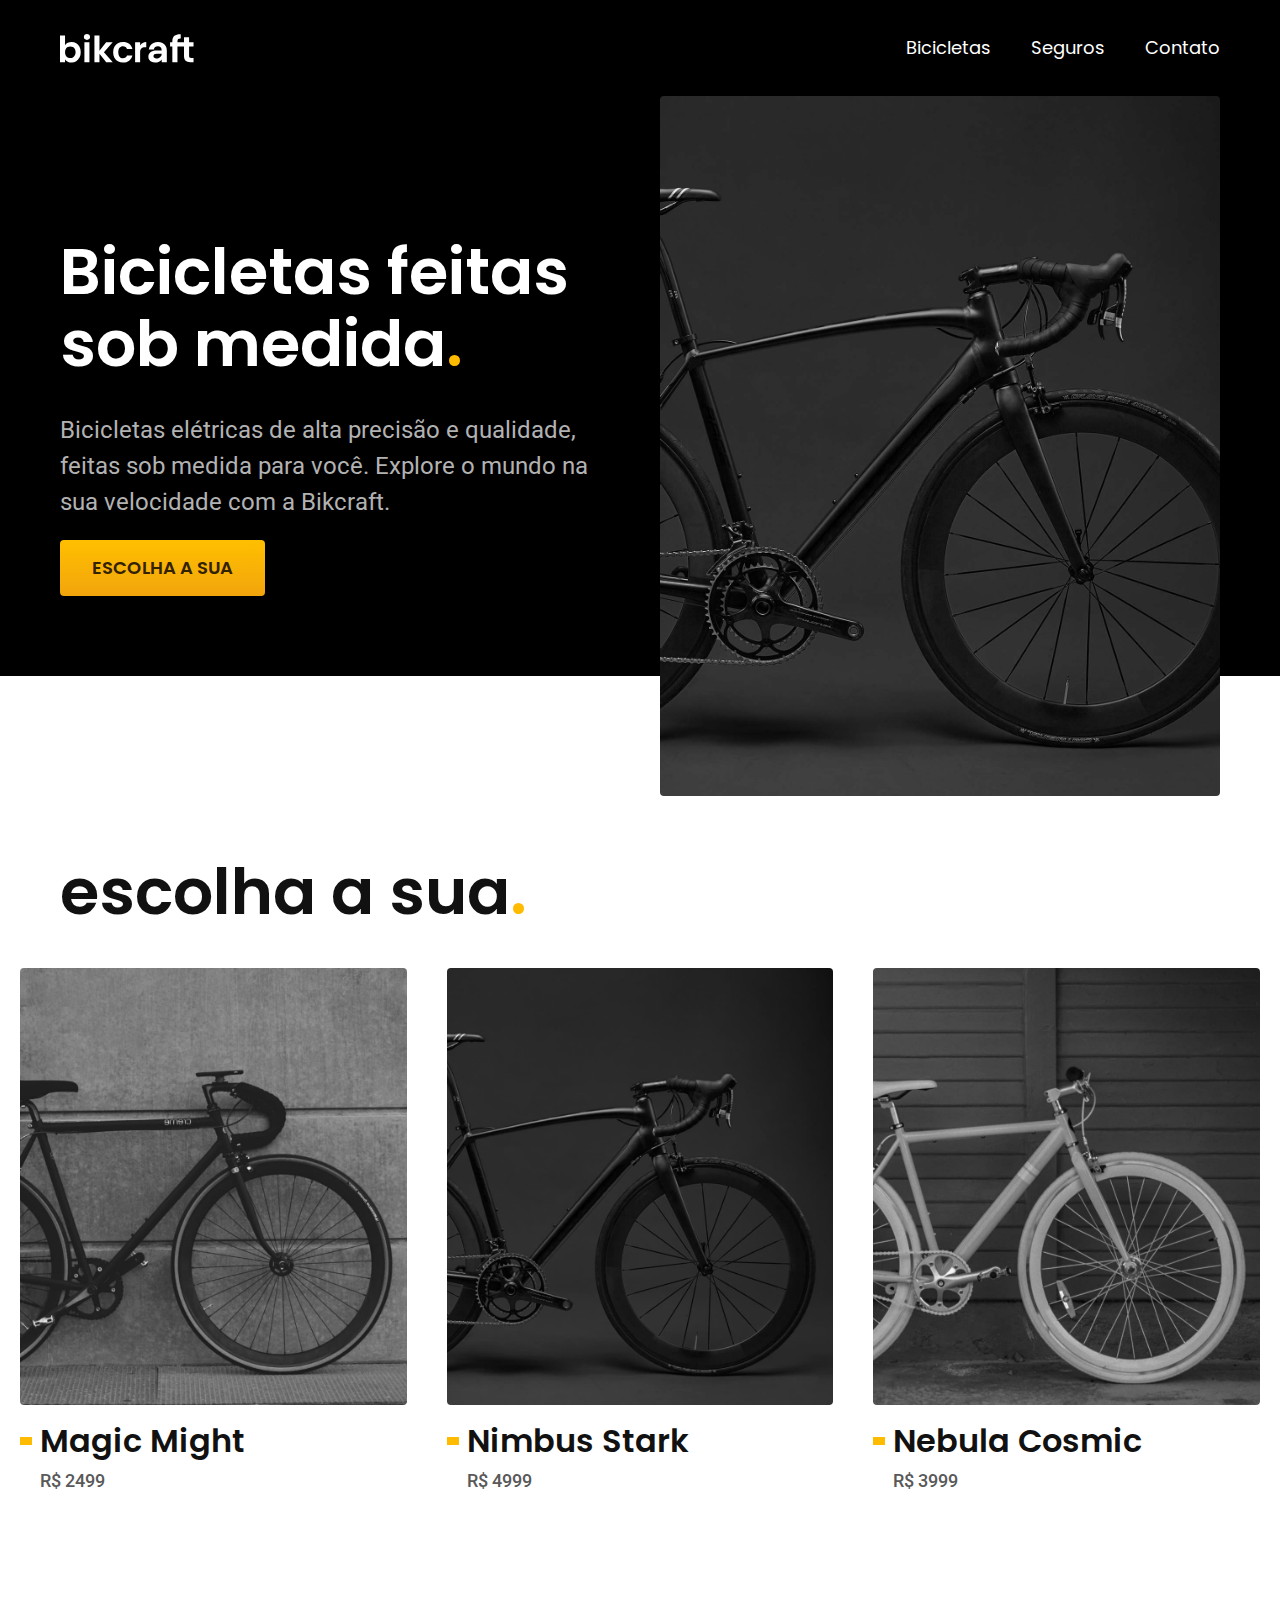
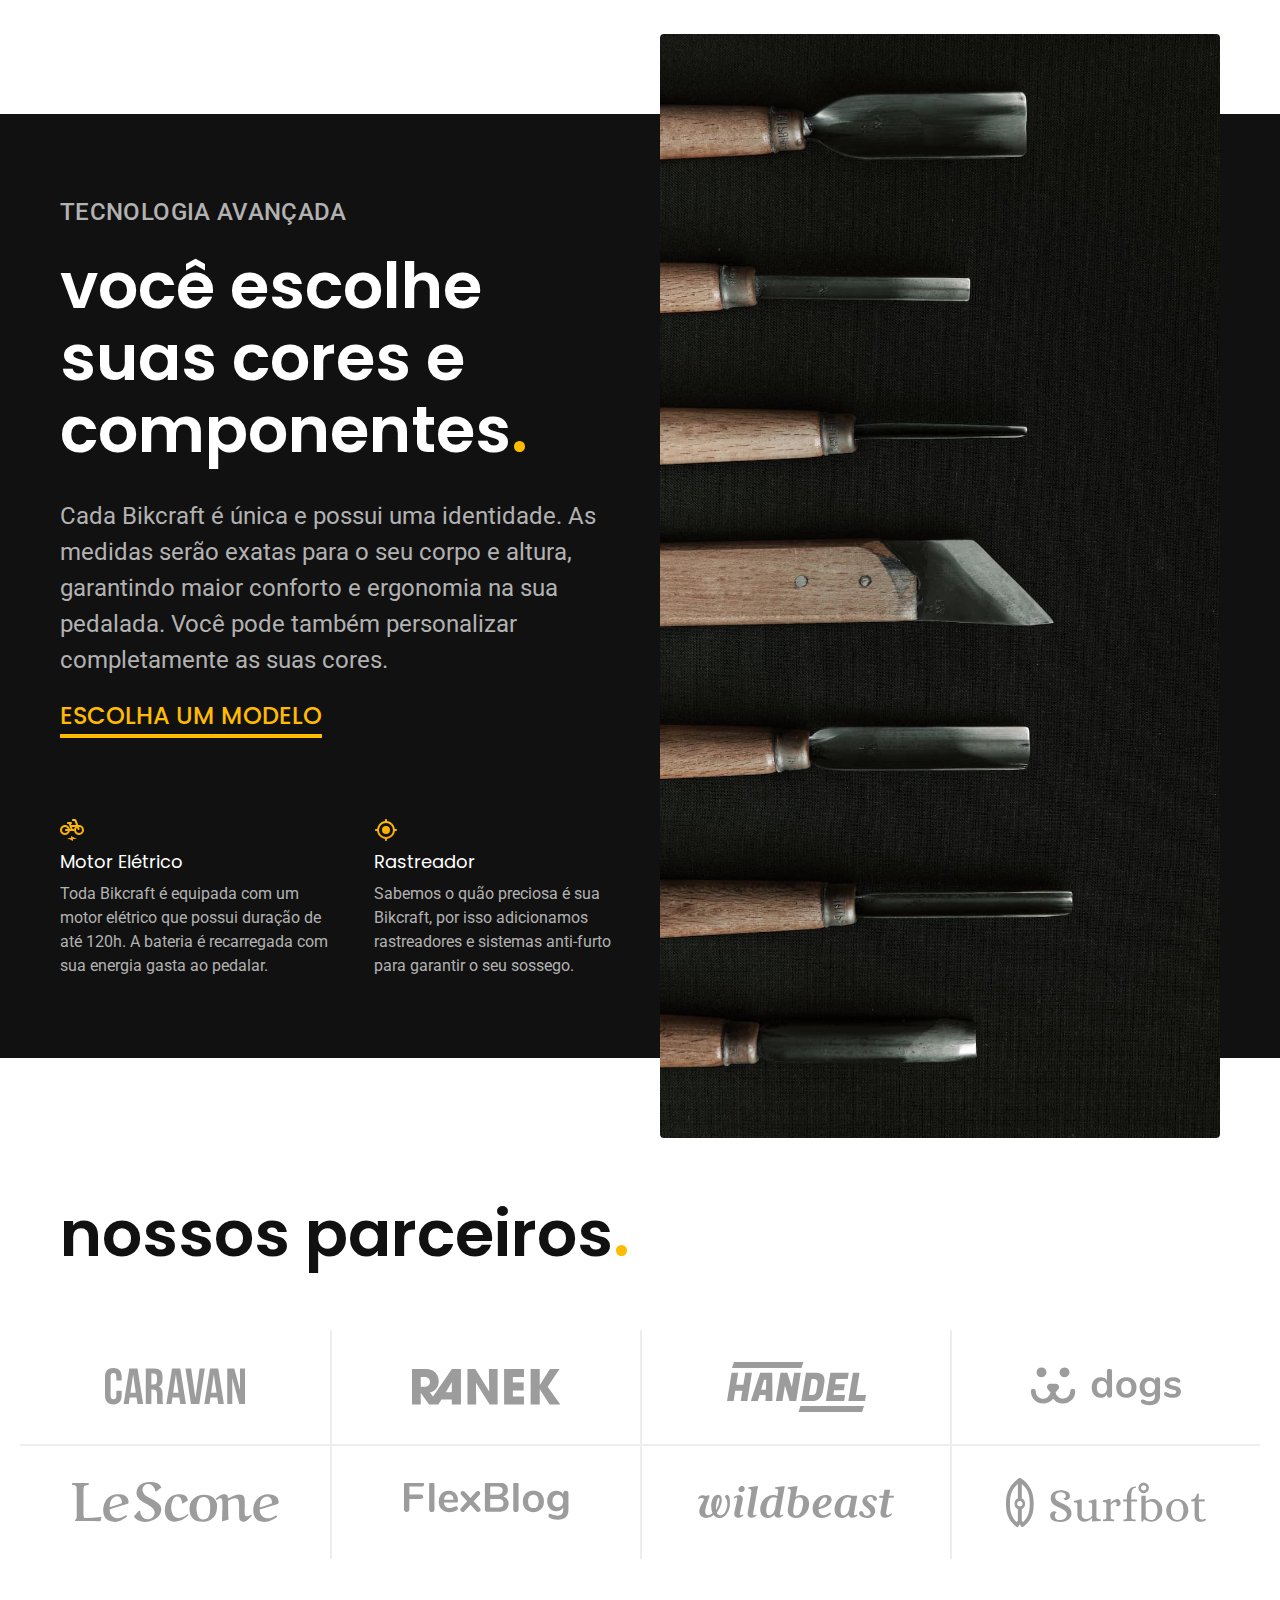
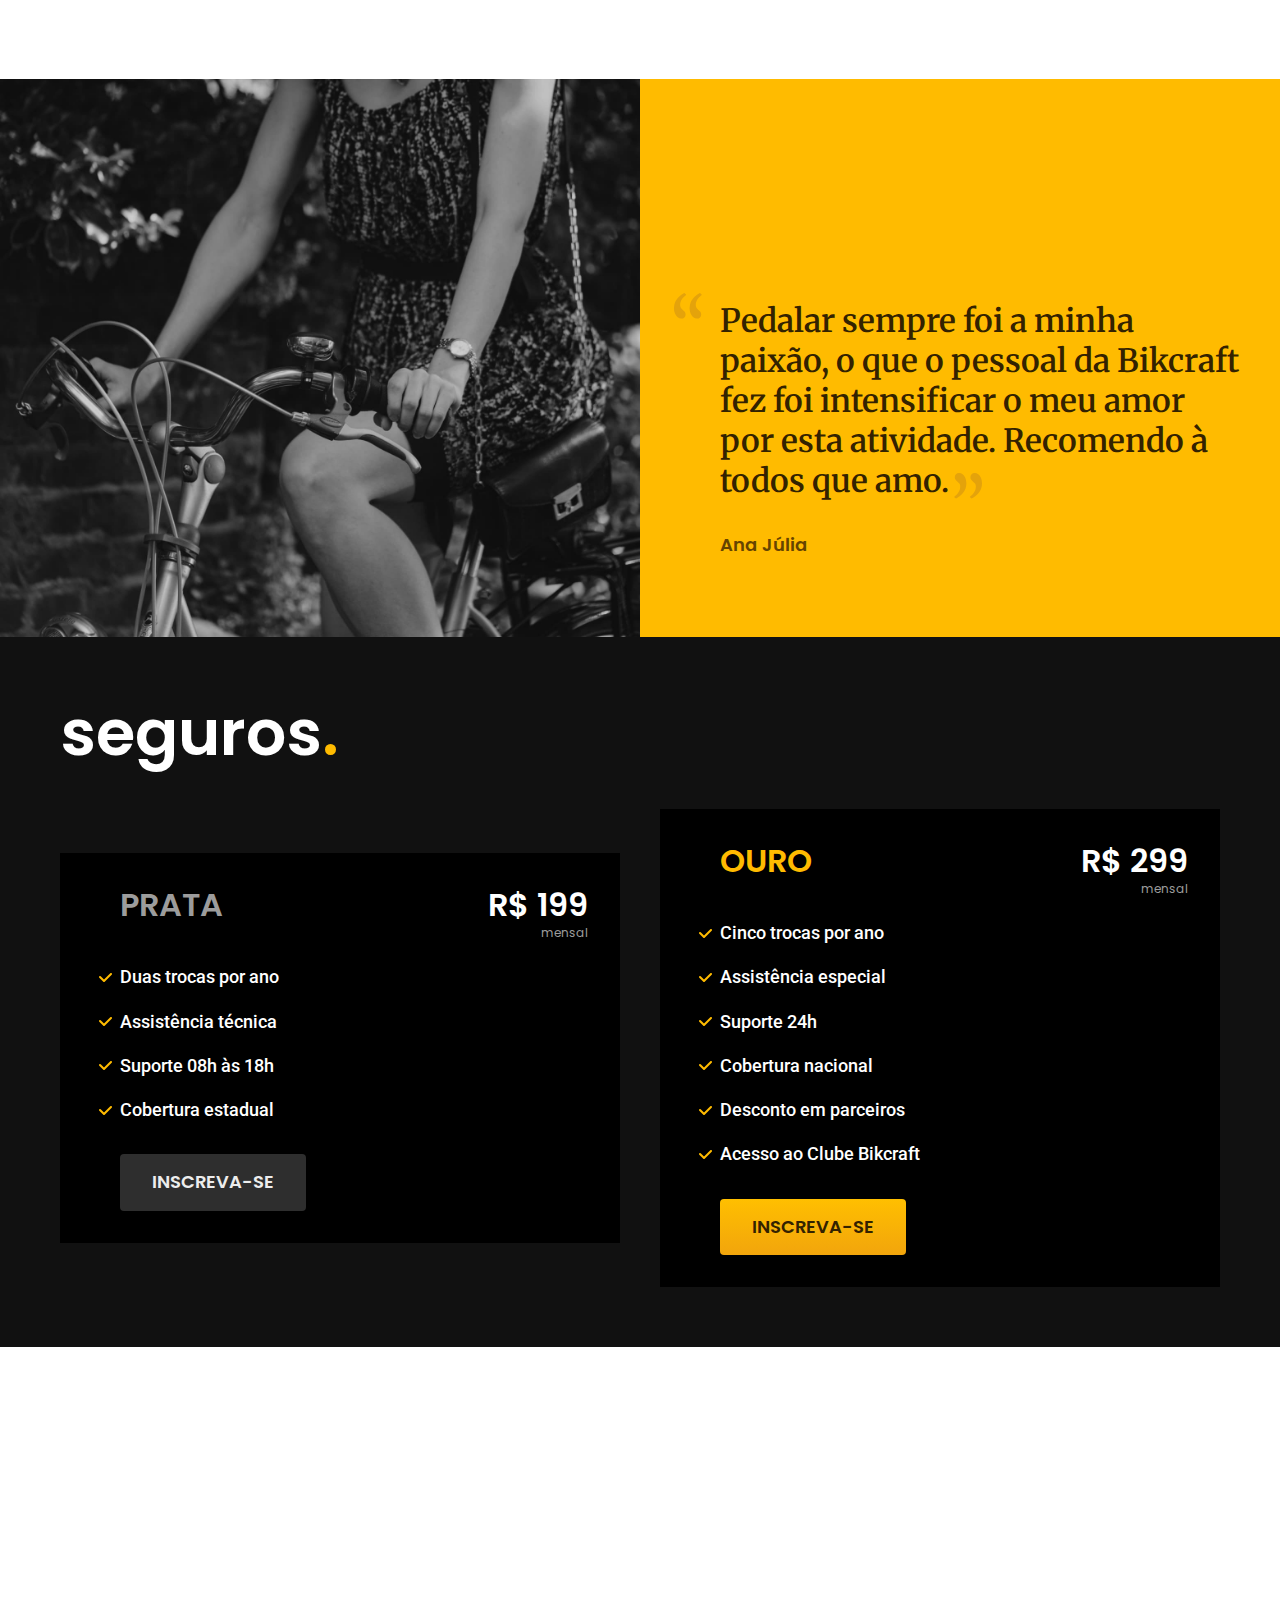
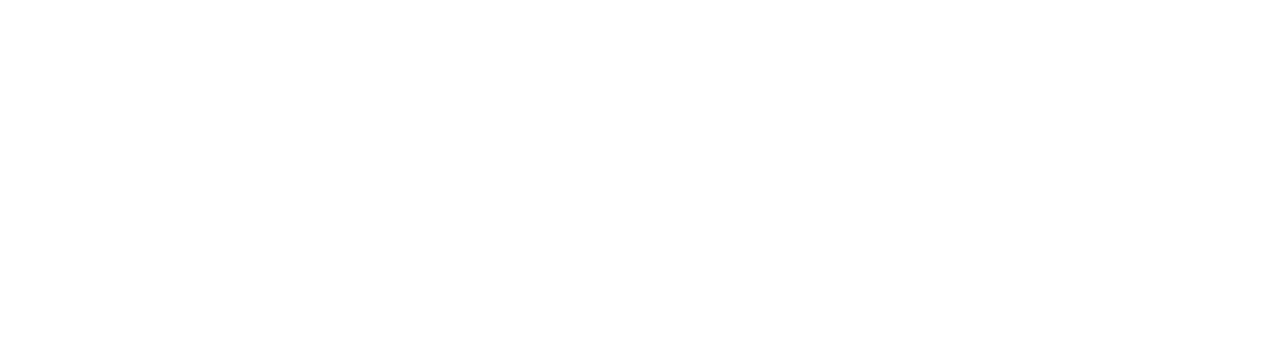
==== commit 0fc99c64: "refactor: change to pt-br language" ====
--- a/index.html
+++ b/index.html
@@ -23,7 +23,7 @@
             <img src="./img/bikcraft.svg" alt="bikcraft">
           </a>
           <nav aria-label="primaria">
-            <ul class="header-menu font-1-m color-0">
+            <ul class="header-menu font-1-m cor-0">
               <li><a href="./bicicletas.html">Bicicletas</a></li>
               <li><a href="./seguros.html">Seguros</a></li>
               <li><a href="./contato.html">Contato</a></li>
@@ -35,8 +35,8 @@
       <main class="introducao-bg">
         <div class="introducao container">
           <div class="introducao-conteudo">
-            <h1 class="font-1-xxl color-0">Bicicletas feitas sob medida<span class="cor-p1">.</span></h1>
-            <p class="font-2-l color-5">Bicicletas elétricas de alta precisão e qualidade, feitas sob
+            <h1 class="font-1-xxl cor-0">Bicicletas feitas sob medida<span class="cor-p1">.</span></h1>
+            <p class="font-2-l cor-5">Bicicletas elétricas de alta precisão e qualidade, feitas sob
               medida para você. Explore o mundo na sua velocidade com a Bikcraft.
             </p>
             <a class="button" href="./bicicletas.html">Escolha a sua</a>
@@ -48,7 +48,7 @@
       </main>
 
       <article class="bicicletas-lista">
-        <h2 class="container font-1-xxl">escolha a sua<span class="color-p1">.</span></h2>
+        <h2 class="container font-1-xxl">escolha a sua<span class="cor-p1">.</span></h2>
 
         <ul>
           <li>
@@ -78,9 +78,9 @@
       <article class="tecnologia-bg">
         <div class="tecnologia container">
           <div class="tecnologia-conteudo">
-            <span class="font-2-l-b color-5">Tecnologia Avançada</span>
-            <h2 class="font-1-xxl color-0">você escolhe suas cores e componentes<span class="color-p1">.</span></h2>
-            <p class="font-2-l color-5">Cada Bikcraft é única e possui uma identidade. As medidas serão exatas
+            <span class="font-2-l-b cor-5">Tecnologia Avançada</span>
+            <h2 class="font-1-xxl cor-0">você escolhe suas cores e componentes<span class="cor-p1">.</span></h2>
+            <p class="font-2-l cor-5">Cada Bikcraft é única e possui uma identidade. As medidas serão exatas
               para o seu corpo e altura, garantindo maior conforto e ergonomia na sua 
               pedalada. Você pode também personalizar completamente as suas cores.
             </p>
@@ -88,15 +88,15 @@
             <div class="tecnologia-vantagens">
               <div>
                 <img src="./img/icones/eletrica.svg" alt="">
-                <h3 class="font-1-m color-0">Motor Elétrico</h3>
-                <p class="font-2-s color-5">Toda Bikcraft é equipada com um motor elétrico que possui duração de até
+                <h3 class="font-1-m cor-0">Motor Elétrico</h3>
+                <p class="font-2-s cor-5">Toda Bikcraft é equipada com um motor elétrico que possui duração de até
                   120h. A bateria é recarregada com sua energia gasta ao pedalar.
                 </p>
               </div>
               <div>
                 <img src="./img/icones/rastreador.svg" alt="">
-                <h3 class="font-1-m color-0">Rastreador</h3>
-                <p class="font-2-s color-5">Sabemos o quão preciosa é sua Bikcraft, por isso adicionamos rastreadores e
+                <h3 class="font-1-m cor-0">Rastreador</h3>
+                <p class="font-2-s cor-5">Sabemos o quão preciosa é sua Bikcraft, por isso adicionamos rastreadores e
                   sistemas anti-furto para garantir o seu sossego.
                 </p>
               </div>
@@ -109,7 +109,7 @@
       </article>
 
       <section class="parceiros" aria-label="Nossos parceiros">
-        <h2 class="container font-1-xxl">nossos parceiros<span class="color-p1">.</span></h2>
+        <h2 class="container font-1-xxl">nossos parceiros<span class="cor-p1">.</span></h2>
         <ul>
           <li><img src="./img/parceiros/caravan.svg" alt="caravan"></li>
           <li><img src="./img/parceiros/ranek.svg" alt="ranek"></li>
@@ -127,22 +127,22 @@
           bicicleta Bikcraft">
         </div>
         <div class="depoimento-conteudo">
-          <blockquote class="font-1-xl color-p5">
+          <blockquote class="font-1-xl cor-p5">
             <p>Pedalar sempre foi a minha paixão, o que o pessoal da
               Bikcraft fez foi intensificar o meu amor por esta atividade.
               Recomendo à todos que amo.</p>
           </blockquote>
-          <span class="font-1-m-b color-p4">Ana Júlia</span>
+          <span class="font-1-m-b cor-p4">Ana Júlia</span>
         </div>
       </section>
       <article class="seguros-bg">
         <div class="seguros container">
-          <h2 class="font-1-xxl color-0">seguros<span class="color-p1">.</span></h2>
+          <h2 class="font-1-xxl cor-0">seguros<span class="cor-p1">.</span></h2>
 
           <div class="seguros-item">
-            <h3 class="font-1-xl color-6">PRATA</h3>
-            <span class="font-1-xl color-0">R$ 199 <span class="font-1-xs color-6">mensal</span></span>
-            <ul class="font-2-m color-0">
+            <h3 class="font-1-xl cor-6">PRATA</h3>
+            <span class="font-1-xl cor-0">R$ 199 <span class="font-1-xs cor-6">mensal</span></span>
+            <ul class="font-2-m cor-0">
               <li>Duas trocas por ano</li>
               <li>Assistência técnica</li>
               <li>Suporte 08h às 18h</li>
@@ -152,9 +152,9 @@
           </div>
 
           <div class="seguros-item">
-            <h3 class="font-1-xl color-p1">OURO</h3>
-            <span class="font-1-xl color-0">R$ 299 <span class="font-1-xs color-6">mensal</span></span>
-            <ul class="font-2-m color-0">
+            <h3 class="font-1-xl cor-p1">OURO</h3>
+            <span class="font-1-xl cor-0">R$ 299 <span class="font-1-xs cor-6">mensal</span></span>
+            <ul class="font-2-m cor-0">
               <li>Cinco trocas por ano</li>
               <li>Assistência especial</li>
               <li>Suporte 24h</li>
--- a/css/styles.css
+++ b/css/styles.css
@@ -1,16 +1,16 @@
-@import './commons/components.css';
-@import './commons/tipography.css';
-@import './commons/colors.css';
+@import './commons/componentes.css';
+@import './commons/tipografia.css';
+@import './commons/cores.css';
 
 @import './global/commons.css';
 
 @import './global/header.css';
 
 @import './home/intro.css';
-@import './home/tecnology.css';
-@import './home/partners.css';
-@import './home/testimony.css';
+@import './home/tecnologia.css';
+@import './home/parceiros.css';
+@import './home/depoimento.css';
 
-@import './bicycles/bicycle-list.css';
+@import './bicicletas/lista-bicicletas.css';
 
 @import './seguros/seguros.css';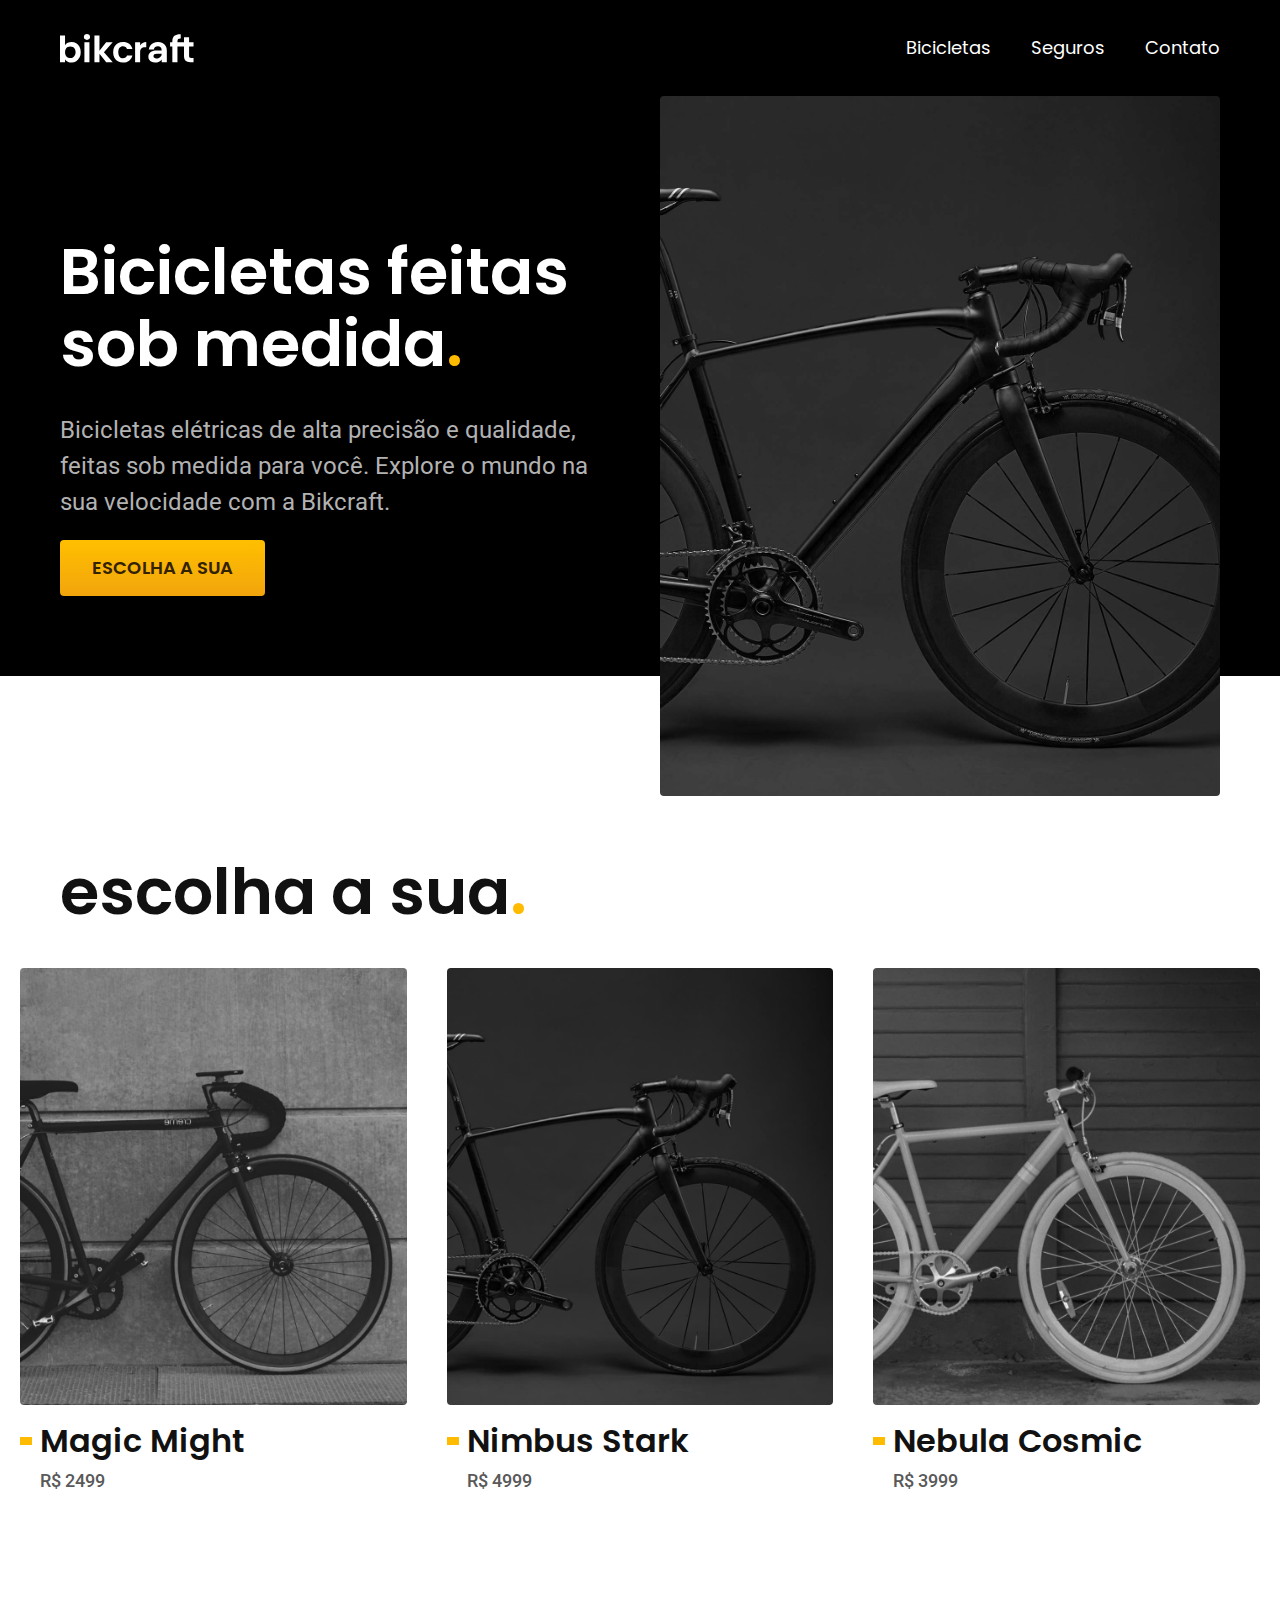
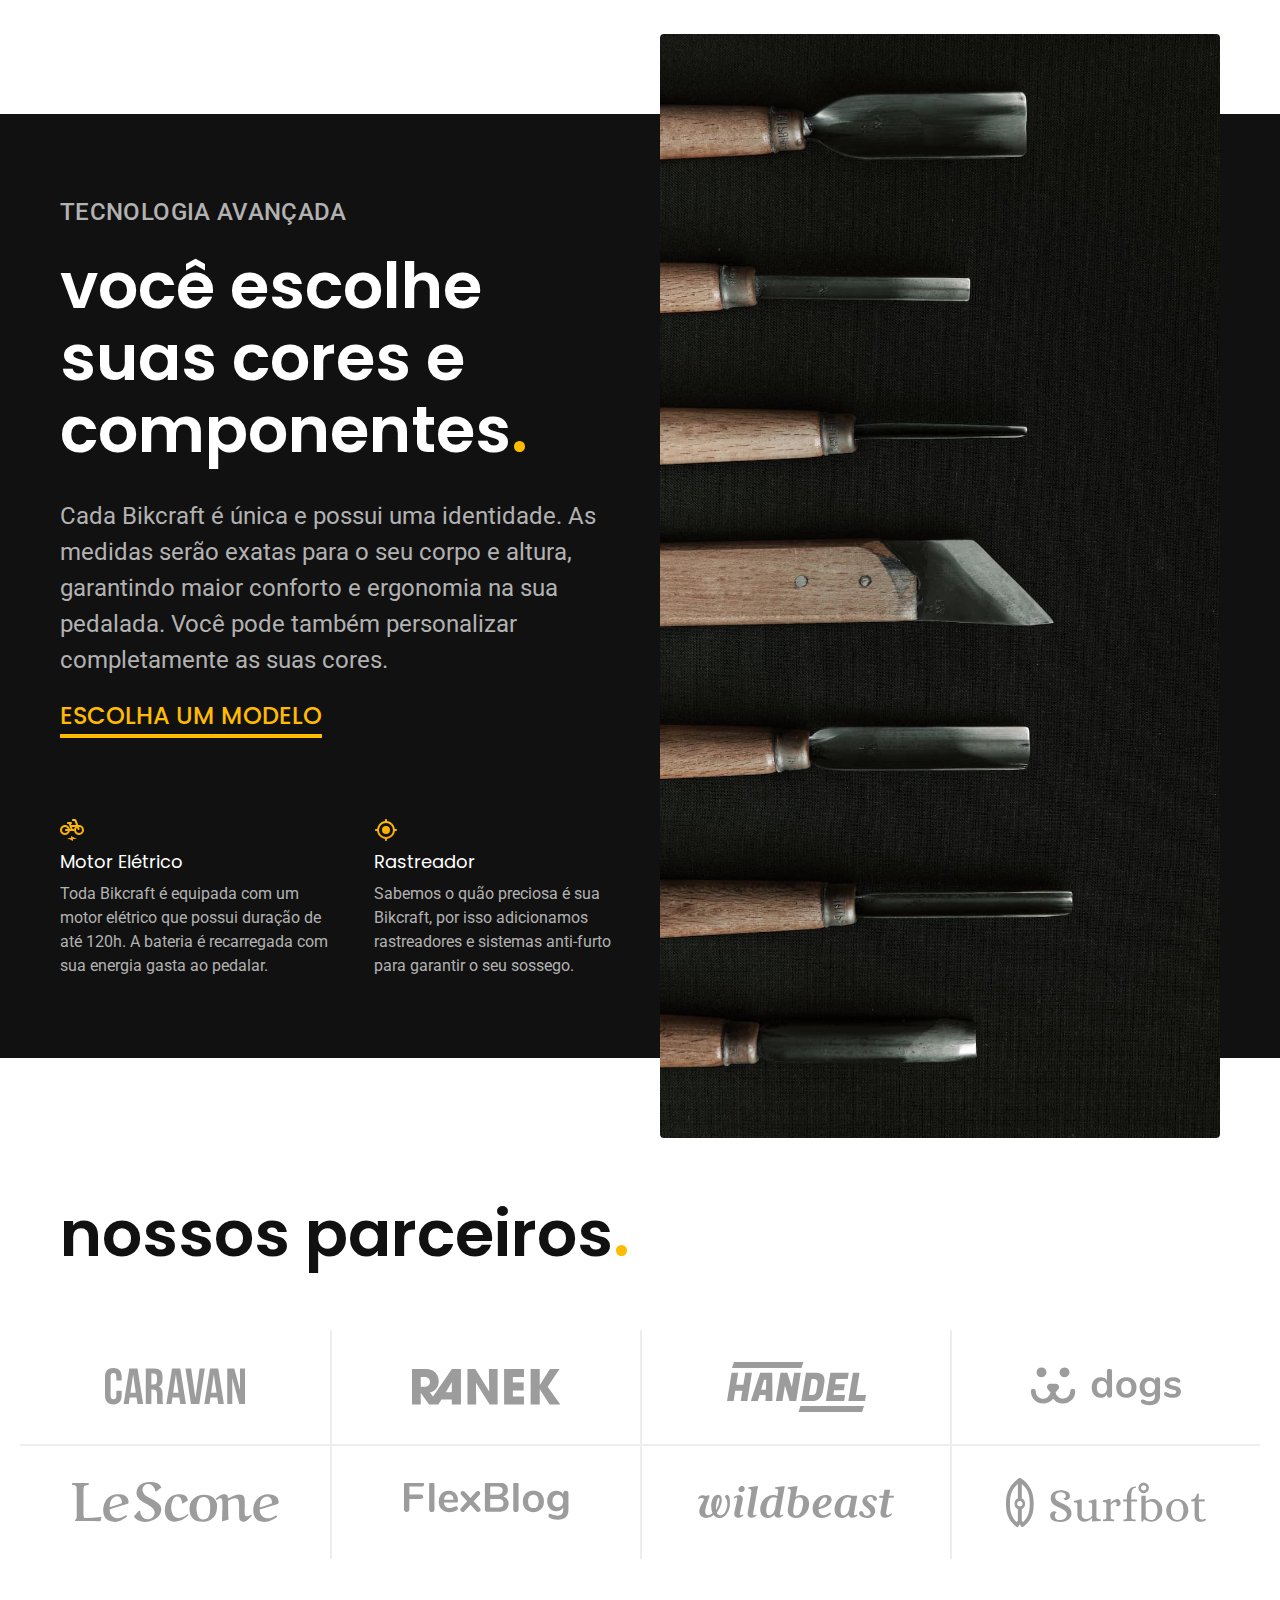
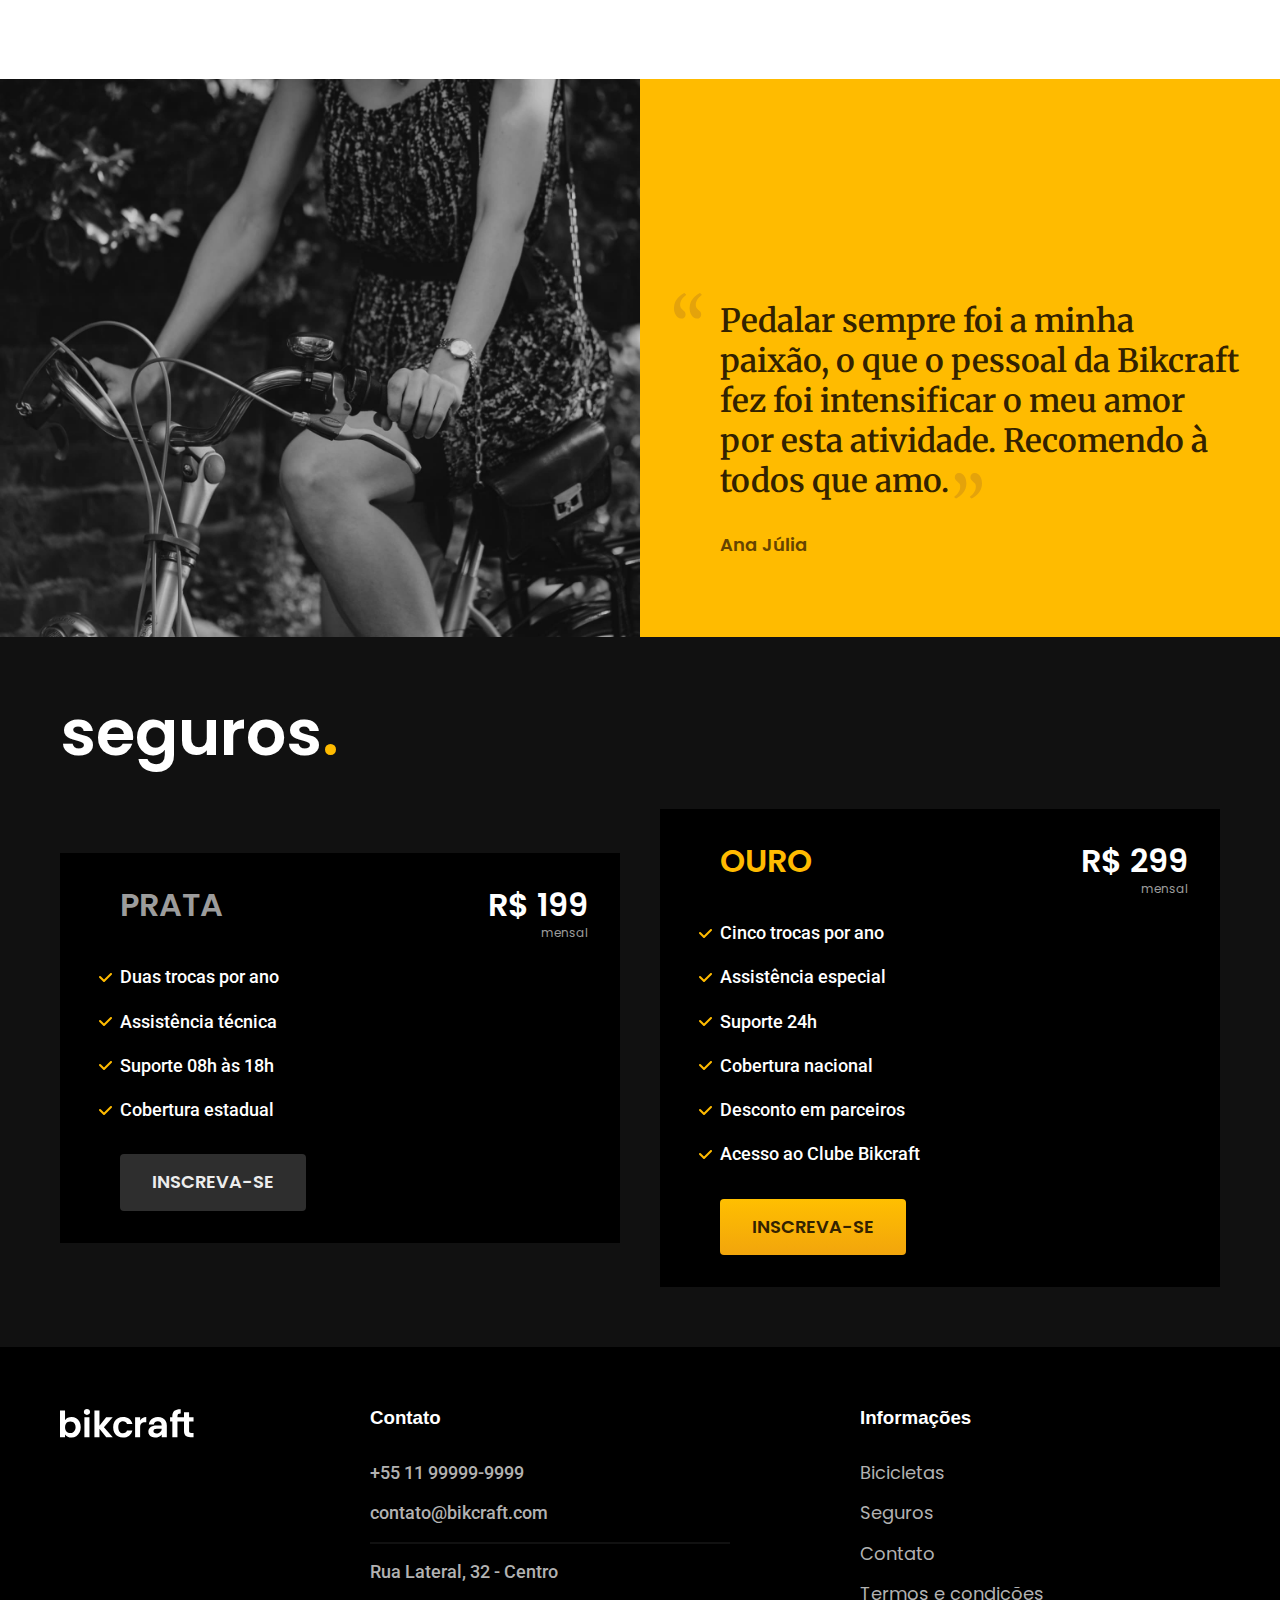
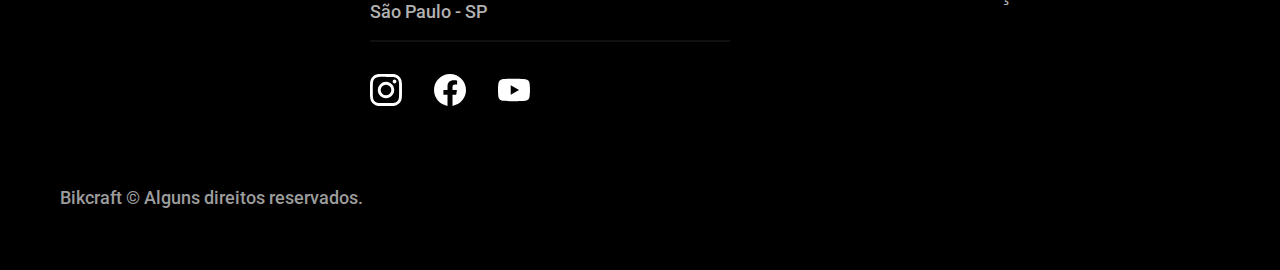
==== commit 23f1b8ea: "feat: add footer" ====
--- a/index.html
+++ b/index.html
@@ -166,6 +166,44 @@
           </div>
         </div>
       </article>
+
+      <footer class="footer-bg">
+        <div class="footer container">
+          <img src="./img/bikcraft.svg" alt="Bikcraft">
+          <div class="footer-contato">
+            <h3 class="font-2-1-b cor-0">Contato</h3>
+            <ul class="font-2-m cor-5">
+              <li><a href="tel:+5511999999999">+55 11 99999-9999</a></li>
+              <li><a href="mailto:"></a>contato@bikcraft.com</li>
+              <li>Rua Lateral, 32 - Centro</li>
+              <li>São Paulo - SP</li>
+            </ul>
+            <div class="footer-redes">
+              <a href="./">
+                <img src="./img/redes/instagram.svg" alt="Instagram">
+              </a>
+              <a href="./">
+                <img src="./img/redes/facebook.svg" alt="Facebook">
+              </a>
+              <a href="./">
+                <img src="./img/redes/youtube.svg" alt="Youtube">
+              </a>
+            </div>
+          </div>
+          <div class="footer-informacoes">
+            <h3 class="font-2-1-b cor-0">Informações</h3>
+            <nav>
+              <ul class="font-1-m cor-5">
+                <li><a href="./bicicletas.html">Bicicletas</a></li>
+                <li><a href="./seguros.html">Seguros</a></li>
+                <li><a href="./contato.html">Contato</a></li>
+                <li><a href="./termos.html">Termos e condições</a></li>
+              </ul>
+            </nav>
+          </div>
+          <p class="footer-copy font-2-m cor-6">Bikcraft © Alguns direitos reservados.</p>
+        </div>
+      </footer>
   </body>
 
 </html>--- a/css/styles.css
+++ b/css/styles.css
@@ -5,6 +5,7 @@
 @import './global/commons.css';
 
 @import './global/header.css';
+@import './global/footer.css';
 
 @import './home/intro.css';
 @import './home/tecnologia.css';
